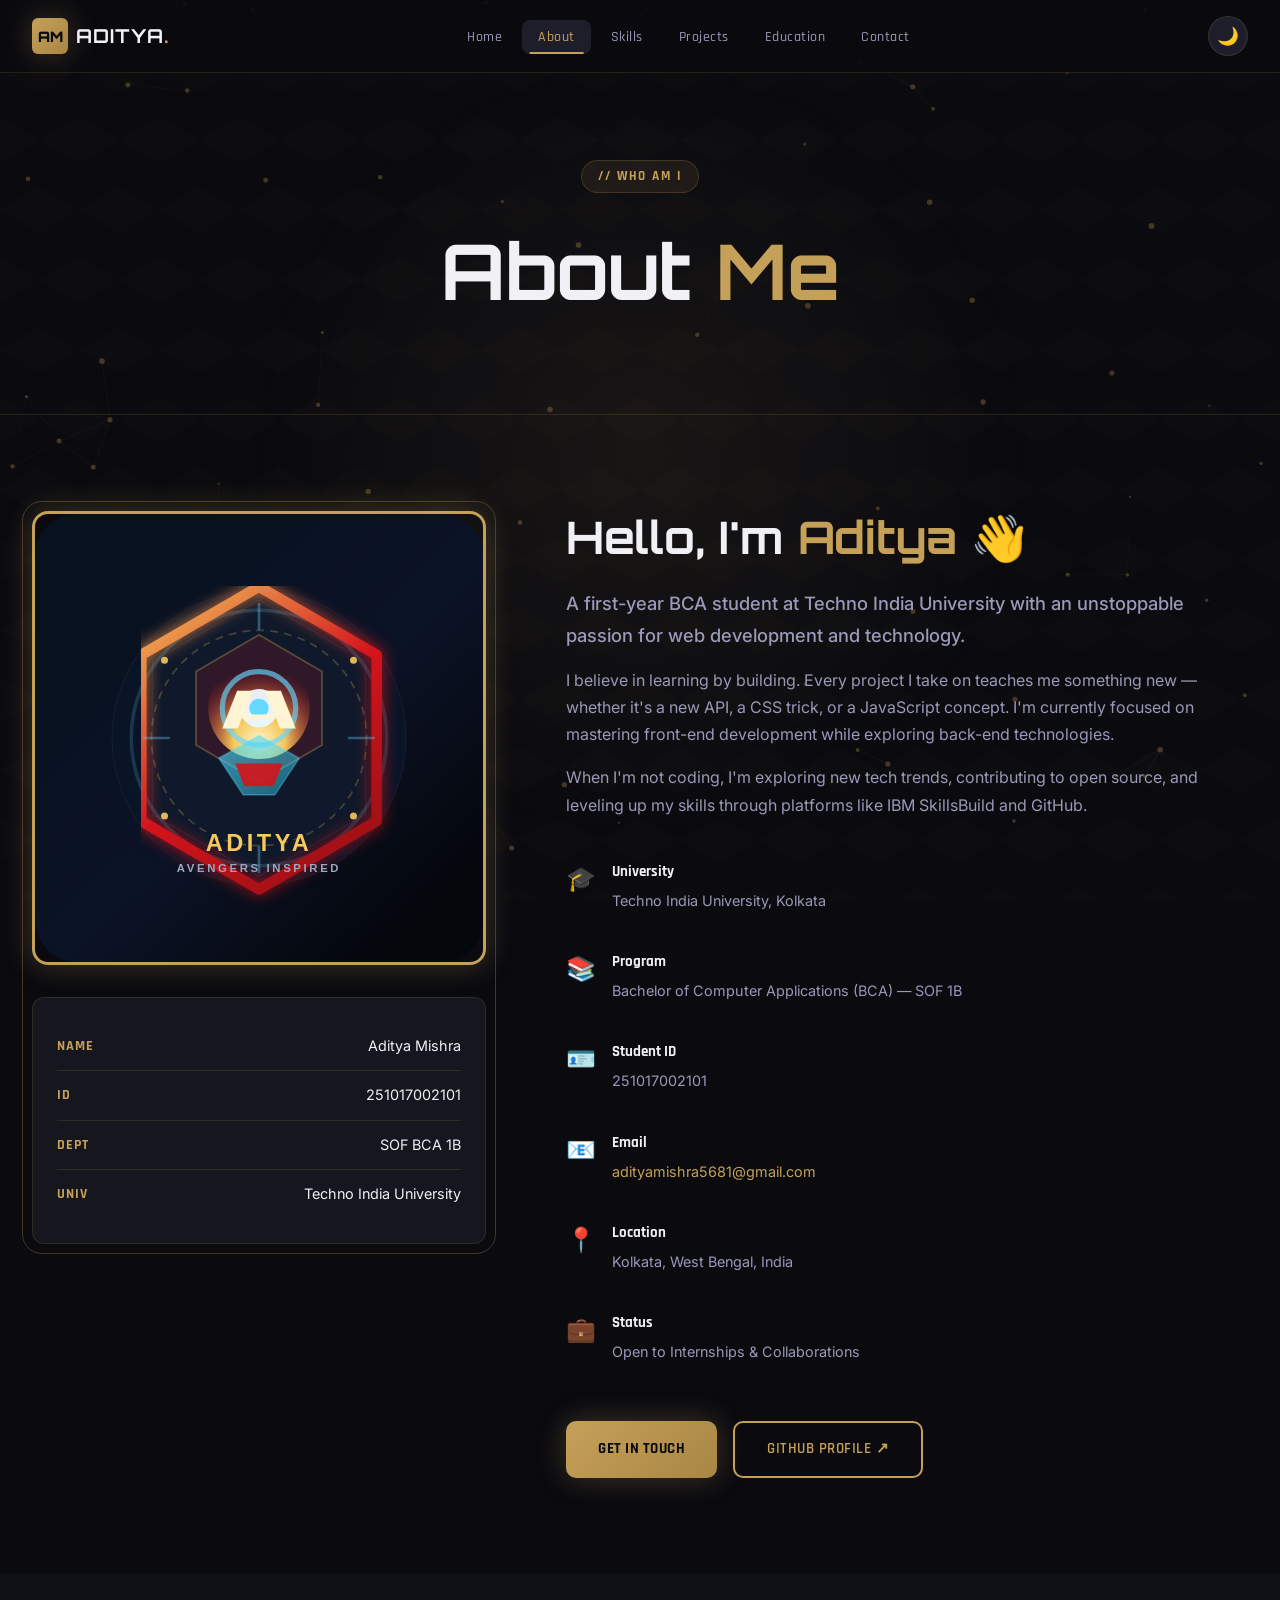
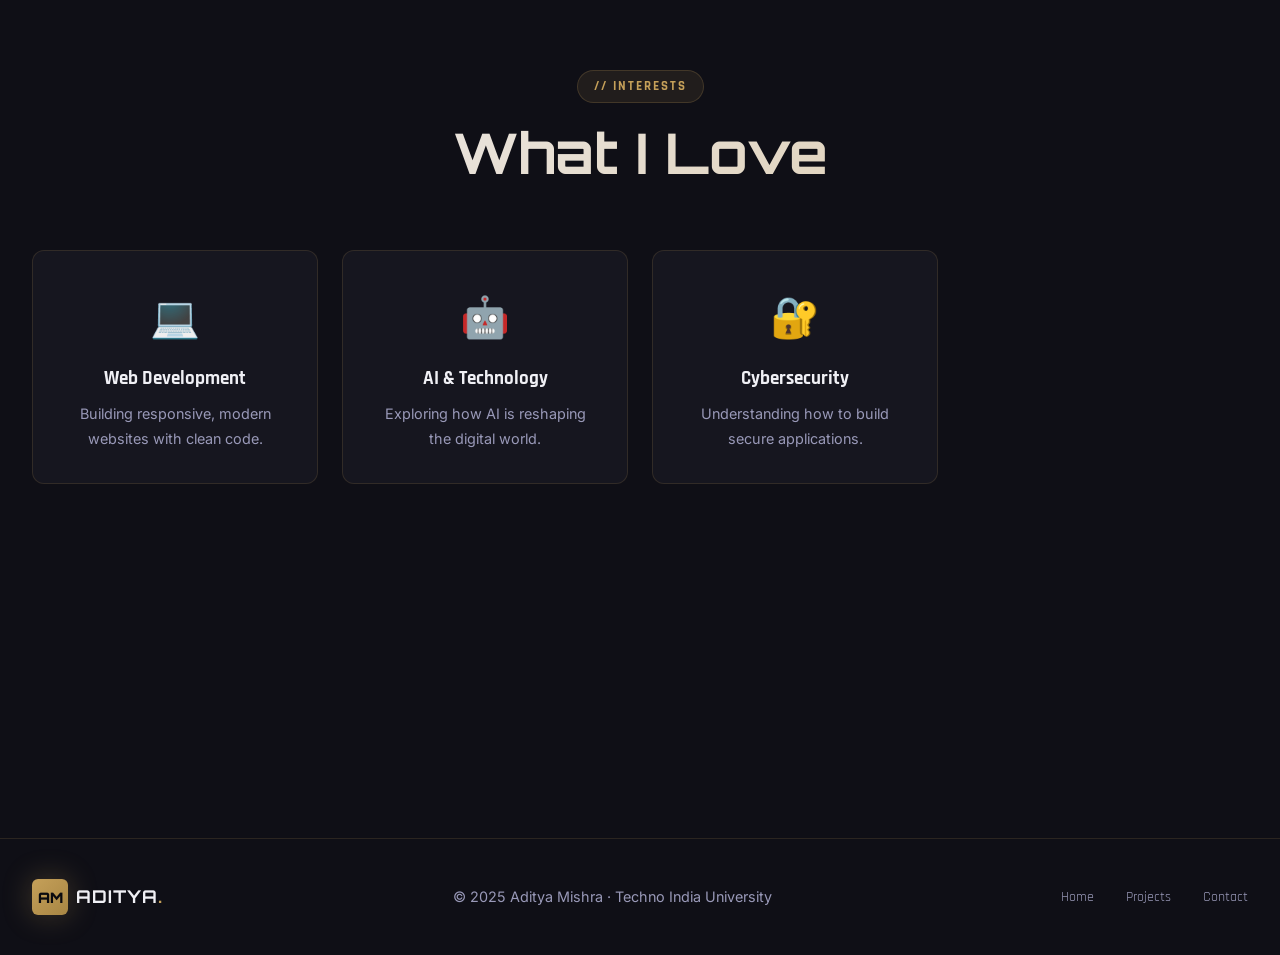
==== about.html @ c1fcb240 "Initial commit: Avengers portfolio for IBM Immersion Program" ====
<!DOCTYPE html>
<html lang="en" data-theme="dark">
<head>
  <meta charset="UTF-8"/>
  <meta name="viewport" content="width=device-width, initial-scale=1.0"/>
  <title>About | Aditya Mishra</title>
  <link rel="stylesheet" href="style.css"/>
  <link href="https://fonts.googleapis.com/css2?family=Rajdhani:wght@400;500;600;700&family=Orbitron:wght@400;700;900&family=Inter:wght@300;400;500;600&display=swap" rel="stylesheet"/>
</head>
<body>
  <canvas id="particles"></canvas>
  <div class="arc-reactor-bg"></div>
  <div class="hex-overlay"></div>

  <nav class="navbar" id="navbar">
    <div class="nav-inner">
      <a href="index.html" class="nav-logo"><span class="logo-am">AM</span><span class="logo-text">ADITYA<span class="logo-accent">.</span></span></a>
      <ul class="nav-links" id="navLinks">
        <li><a href="index.html">Home</a></li>
        <li><a href="about.html" class="active">About</a></li>
        <li><a href="skills.html">Skills</a></li>
        <li><a href="projects.html">Projects</a></li>
        <li><a href="education.html">Education</a></li>
        <li><a href="contact.html">Contact</a></li>
      </ul>
      <div class="nav-right">
        <button class="theme-btn" id="themeBtn"><span class="theme-icon" id="themeIcon">☀️</span></button>
        <button class="hamburger" id="hamburger"><span></span><span></span><span></span></button>
      </div>
    </div>
  </nav>

  <!-- PAGE HERO -->
  <section class="page-hero">
    <div class="container">
      <span class="section-tag reveal">// WHO AM I</span>
      <h1 class="reveal">About <span class="gold-text">Me</span></h1>
    </div>
  </section>

  <!-- ABOUT MAIN -->
  <section class="section">
    <div class="container">
      <div class="about-grid">
        <div class="about-photo-col reveal">
          <div class="about-photo-wrap">
            <img src="avengers-avatar.svg" alt="Avengers-inspired avatar for Aditya Mishra" class="about-photo"/>
            <div class="about-photo-border"></div>
            <div class="about-id-card">
              <div class="id-row"><span class="id-label">NAME</span><span>Aditya Mishra</span></div>
              <div class="id-row"><span class="id-label">ID</span><span>251017002101</span></div>
              <div class="id-row"><span class="id-label">DEPT</span><span>SOF BCA 1B</span></div>
              <div class="id-row"><span class="id-label">UNIV</span><span>Techno India University</span></div>
            </div>
          </div>
        </div>
        <div class="about-text-col reveal">
          <h2>Hello, I'm <span class="gold-text">Aditya</span> 👋</h2>
          <p class="about-lead">A first-year BCA student at Techno India University with an unstoppable passion for web development and technology.</p>
          <p>I believe in learning by building. Every project I take on teaches me something new — whether it's a new API, a CSS trick, or a JavaScript concept. I'm currently focused on mastering front-end development while exploring back-end technologies.</p>
          <p>When I'm not coding, I'm exploring new tech trends, contributing to open source, and leveling up my skills through platforms like IBM SkillsBuild and GitHub.</p>

          <div class="about-details">
            <div class="detail-row">
              <span class="detail-icon">🎓</span>
              <div><strong>University</strong><p>Techno India University, Kolkata</p></div>
            </div>
            <div class="detail-row">
              <span class="detail-icon">📚</span>
              <div><strong>Program</strong><p>Bachelor of Computer Applications (BCA) — SOF 1B</p></div>
            </div>
            <div class="detail-row">
              <span class="detail-icon">🪪</span>
              <div><strong>Student ID</strong><p>251017002101</p></div>
            </div>
            <div class="detail-row">
              <span class="detail-icon">📧</span>
              <div><strong>Email</strong><p><a href="mailto:adityamishra5681@gmail.com">adityamishra5681@gmail.com</a></p></div>
            </div>
            <div class="detail-row">
              <span class="detail-icon">📍</span>
              <div><strong>Location</strong><p>Kolkata, West Bengal, India</p></div>
            </div>
            <div class="detail-row">
              <span class="detail-icon">💼</span>
              <div><strong>Status</strong><p>Open to Internships & Collaborations</p></div>
            </div>
          </div>

          <div class="about-actions">
            <a href="contact.html" class="btn-avenger">Get In Touch</a>
            <a href="https://github.com/adityamishra5681" target="_blank" class="btn-outline-av">GitHub Profile ↗</a>
          </div>
        </div>
      </div>
    </div>
  </section>

  <!-- INTERESTS -->
  <section class="section section-alt">
    <div class="container">
      <div class="section-head reveal">
        <span class="section-tag">// INTERESTS</span>
        <h2>What I <span class="gold-text">Love</span></h2>
      </div>
      <div class="interests-grid">
        <div class="interest-card reveal"><span>💻</span><h4>Web Development</h4><p>Building responsive, modern websites with clean code.</p></div>
        <div class="interest-card reveal"><span>🤖</span><h4>AI & Technology</h4><p>Exploring how AI is reshaping the digital world.</p></div>
        <div class="interest-card reveal"><span>🔐</span><h4>Cybersecurity</h4><p>Understanding how to build secure applications.</p></div>
        <div class="interest-card reveal"><span>☁️</span><h4>Cloud Computing</h4><p>Learning IBM Cloud and deployment pipelines.</p></div>
        <div class="interest-card reveal"><span>🎮</span><h4>Gaming</h4><p>Strategy games that sharpen problem-solving skills.</p></div>
        <div class="interest-card reveal"><span>📖</span><h4>Open Source</h4><p>Contributing to and learning from the community.</p></div>
      </div>
    </div>
  </section>

  <footer class="footer">
    <div class="container">
      <div class="footer-inner">
        <span class="nav-logo" style="font-size:1.1rem"><span class="logo-am">AM</span> <span class="logo-text">ADITYA<span class="logo-accent">.</span></span></span>
        <p>© 2025 Aditya Mishra · Techno India University</p>
        <div class="footer-nav">
          <a href="index.html">Home</a><a href="projects.html">Projects</a><a href="contact.html">Contact</a>
        </div>
      </div>
    </div>
  </footer>
  <script src="script.js"></script>
</body>
</html>
---- style.css ----
/* =============================================
   ADITYA MISHRA PORTFOLIO — AVENGERS THEME
   IBM Industry Immersion Program 2025
   ============================================= */

@import url('https://fonts.googleapis.com/css2?family=Rajdhani:wght@400;500;600;700&family=Orbitron:wght@400;700;900&family=Inter:wght@300;400;500;600&display=swap');

/* ============ THEME VARIABLES ============ */
[data-theme="dark"] {
  --bg: #0a0a0f;
  --bg2: #0f0f16;
  --surface: #16161f;
  --surface2: #1e1e2a;
  --border: rgba(197,160,89,0.15);
  --text: #f0f0f5;
  --text-muted: #9999b8;
  --gold: #c5a059;
  --gold-dark: #a88644;
  --red: #dc143c;
  --blue: #1e90ff;
  --shadow: 0 25px 60px rgba(0,0,0,0.7);
  --glow: 0 0 30px rgba(197,160,89,0.3);
}

[data-theme="light"] {
  --bg: #f5f5fa;
  --bg2: #ebebf0;
  --surface: #ffffff;
  --surface2: #f8f8fc;
  --border: rgba(197,160,89,0.25);
  --text: #1a1a2e;
  --text-muted: #666680;
  --gold: #a88644;
  --gold-dark: #8b6f38;
  --red: #b8112e;
  --blue: #1873cc;
  --shadow: 0 25px 60px rgba(0,0,0,0.15);
  --glow: 0 0 20px rgba(197,160,89,0.2);
}

*, *::before, *::after { margin:0; padding:0; box-sizing:border-box; }
html { scroll-behavior: smooth; }

body {
  background: var(--bg);
  color: var(--text);
  font-family: 'Inter', sans-serif;
  line-height: 1.7;
  overflow-x: hidden;
  position: relative;
  transition: background 0.3s, color 0.3s;
}

h1,h2,h3,h4 { font-family: 'Rajdhani', sans-serif; line-height: 1.2; font-weight: 700; }
a { text-decoration: none; color: inherit; }
img { max-width: 100%; display: block; }

::-webkit-scrollbar { width: 6px; }
::-webkit-scrollbar-track { background: var(--bg); }
::-webkit-scrollbar-thumb { background: var(--gold); border-radius: 3px; }

/* ============ PARTICLE CANVAS ============ */
#particles {
  position: fixed; inset: 0; z-index: 0; pointer-events: none;
}

/* ============ ARC REACTOR BG ============ */
.arc-reactor-bg {
  position: fixed; top: 50%; left: 50%;
  width: 800px; height: 800px;
  transform: translate(-50%, -50%);
  background: radial-gradient(circle, rgba(197,160,89,0.08) 0%, transparent 70%);
  border-radius: 50%;
  pointer-events: none; z-index: 0;
  animation: reactorPulse 4s ease-in-out infinite;
}

@keyframes reactorPulse {
  0%,100% { transform: translate(-50%, -50%) scale(1); opacity: 0.6; }
  50% { transform: translate(-50%, -50%) scale(1.1); opacity: 0.8; }
}

.hex-overlay {
  position: fixed; inset: 0; z-index: 0; pointer-events: none;
  background-image:
    linear-gradient(30deg, rgba(197,160,89,0.02) 12%, transparent 12.5%, transparent 87%, rgba(197,160,89,0.02) 87.5%, rgba(197,160,89,0.02)),
    linear-gradient(150deg, rgba(197,160,89,0.02) 12%, transparent 12.5%, transparent 87%, rgba(197,160,89,0.02) 87.5%, rgba(197,160,89,0.02)),
    linear-gradient(30deg, rgba(197,160,89,0.02) 12%, transparent 12.5%, transparent 87%, rgba(197,160,89,0.02) 87.5%, rgba(197,160,89,0.02)),
    linear-gradient(150deg, rgba(197,160,89,0.02) 12%, transparent 12.5%, transparent 87%, rgba(197,160,89,0.02) 87.5%, rgba(197,160,89,0.02));
  background-size: 80px 140px;
  background-position: 0 0, 0 0, 40px 70px, 40px 70px;
}

/* ============ NAVBAR ============ */
.navbar {
  position: fixed; top: 0; left: 0; right: 0; z-index: 1000;
  background: rgba(10,10,15,0.7);
  backdrop-filter: blur(20px);
  border-bottom: 1px solid var(--border);
  transition: all 0.3s;
}
[data-theme="light"] .navbar { background: rgba(245,245,250,0.8); }
.navbar.scrolled { background: rgba(10,10,15,0.95); box-shadow: 0 4px 30px rgba(0,0,0,0.5); }
[data-theme="light"] .navbar.scrolled { background: rgba(245,245,250,0.98); }

.nav-inner {
  max-width: 1280px; margin: 0 auto;
  padding: 1rem 2rem;
  display: flex; align-items: center; justify-content: space-between;
}

.nav-logo {
  display: flex; align-items: center; gap: 0.5rem;
  font-family: 'Orbitron', sans-serif;
  font-size: 1.2rem; font-weight: 700;
}

.logo-am {
  width: 36px; height: 36px;
  background: linear-gradient(135deg, var(--gold), var(--gold-dark));
  border-radius: 6px;
  display: flex; align-items: center; justify-content: center;
  color: var(--bg); font-size: 0.9rem; font-weight: 900;
  box-shadow: var(--glow);
  transition: transform 0.3s ease;
}
.nav-logo:hover .logo-am {
  transform: rotate(360deg) scale(1.1);
}

.logo-text { color: var(--text); letter-spacing: 1px; }
.logo-accent { color: var(--gold); }

.nav-links {
  list-style: none; display: flex; gap: 0.25rem;
}
.nav-links a {
  padding: 0.5rem 1rem; border-radius: 8px;
  font-size: 0.9rem; font-weight: 500;
  color: var(--text-muted);
  transition: all 0.25s;
  font-family: 'Rajdhani', sans-serif;
  letter-spacing: 0.5px;
  position: relative;
  overflow: hidden;
}
.nav-links a::before {
  content: '';
  position: absolute;
  bottom: 0;
  left: 50%;
  width: 0;
  height: 2px;
  background: var(--gold);
  transform: translateX(-50%);
  transition: width 0.3s ease;
}
.nav-links a:hover::before {
  width: 80%;
}
.nav-links a:hover, .nav-links a.active {
  color: var(--gold); background: var(--surface2);
  transform: translateY(-2px);
}
.nav-links a.active::before {
  width: 80%;
}

.nav-right { display: flex; align-items: center; gap: 0.75rem; }

.theme-btn {
  width: 40px; height: 40px; border-radius: 50%;
  background: var(--surface2); border: 1px solid var(--border);
  cursor: pointer; display: flex; align-items: center; justify-content: center;
  font-size: 1.1rem; transition: all 0.25s;
}
.theme-btn:hover { border-color: var(--gold); transform: rotate(20deg); }

.hamburger {
  display: none; flex-direction: column; gap: 5px;
  background: none; border: none; cursor: pointer; padding: 4px;
}
.hamburger span {
  display: block; width: 24px; height: 2px;
  background: var(--text); border-radius: 2px;
  transition: all 0.3s;
}

/* ============ BUTTONS ============ */
.btn-avenger {
  display: inline-flex; align-items: center; gap: 8px;
  padding: 0.85rem 2rem; border-radius: 10px;
  background: linear-gradient(135deg, var(--gold), var(--gold-dark));
  color: var(--bg); font-weight: 700; font-size: 0.95rem;
  font-family: 'Rajdhani', sans-serif;
  letter-spacing: 0.5px; text-transform: uppercase;
  transition: all 0.3s;
  box-shadow: var(--glow);
  position: relative;
  overflow: hidden;
}
.btn-avenger::before {
  content: '';
  position: absolute;
  top: 50%;
  left: 50%;
  width: 0;
  height: 0;
  border-radius: 50%;
  background: rgba(255,255,255,0.3);
  transform: translate(-50%, -50%);
  transition: width 0.6s, height 0.6s;
}
.btn-avenger:hover::before {
  width: 300px;
  height: 300px;
}
.btn-avenger:hover {
  transform: translateY(-3px) scale(1.05);
  box-shadow: 0 0 50px rgba(197,160,89,0.6), 0 10px 30px rgba(0,0,0,0.3);
}

.btn-outline-av {
  display: inline-flex; align-items: center; gap: 8px;
  padding: 0.85rem 2rem; border-radius: 10px;
  border: 2px solid var(--gold); color: var(--gold);
  font-weight: 600; font-size: 0.95rem;
  font-family: 'Rajdhani', sans-serif;
  letter-spacing: 0.5px; text-transform: uppercase;
  transition: all 0.3s;
  position: relative;
  overflow: hidden;
}
.btn-outline-av::before {
  content: '';
  position: absolute;
  top: 50%;
  left: 50%;
  width: 0;
  height: 0;
  background: var(--gold);
  border-radius: 50%;
  transform: translate(-50%, -50%);
  transition: width 0.5s, height 0.5s;
  z-index: -1;
}
.btn-outline-av:hover::before {
  width: 300px;
  height: 300px;
}
.btn-outline-av:hover {
  background: var(--gold); color: var(--bg);
  transform: translateY(-2px) scale(1.05);
  box-shadow: var(--glow);
}

.btn-ibm-sm {
  display: inline-flex; align-items: center; gap: 6px;
  padding: 0.6rem 1.2rem; border-radius: 8px;
  background: #0f62fe; color: white;
  font-weight: 700; font-size: 0.85rem;
  transition: all 0.3s;
}
.btn-ibm-sm:hover { transform: translateY(-2px); box-shadow: 0 8px 25px rgba(15,98,254,0.4); }

/* ============ HERO ============ */
.hero {
  position: relative; z-index: 1;
  min-height: 100vh;
  display: flex; 
  align-items: center; 
  justify-content: space-between;
  gap: 5rem;
  padding: 8rem 2rem 4rem;
  max-width: 1280px; 
  margin: 0 auto;
}

.hero-left { 
  flex: 1;
  max-width: 600px;
}

.hero-tag {
  display: inline-flex; align-items: center; gap: 8px;
  padding: 0.4rem 1.2rem; border-radius: 100px;
  background: rgba(16,185,129,0.1);
  border: 1px solid rgba(16,185,129,0.3);
  color: #10b981; font-size: 0.85rem; font-weight: 600;
  margin-bottom: 2rem;
}
.tag-dot {
  width: 8px; height: 8px; border-radius: 50%;
  background: #10b981;
  animation: pulse 2s infinite;
}
@keyframes pulse {
  0%,100% { box-shadow: 0 0 0 0 rgba(16,185,129,0.4); }
  50% { box-shadow: 0 0 0 6px rgba(16,185,129,0); }
}

.hero-name {
  font-family: 'Orbitron', sans-serif;
  font-size: clamp(3rem, 8vw, 6rem);
  font-weight: 900; line-height: 0.95;
  margin-bottom: 1.5rem;
}
.name-line1 { display: block; color: var(--text); }
.name-line2 {
  display: block;
  background: linear-gradient(135deg, var(--gold), var(--gold-dark));
  -webkit-background-clip: text; -webkit-text-fill-color: transparent;
  background-clip: text;
}

.hero-role {
  font-family: 'Rajdhani', sans-serif;
  font-size: clamp(1.2rem, 3vw, 2rem);
  font-weight: 600; margin-bottom: 1.5rem;
  color: var(--text-muted);
}
.role-prefix, .role-suffix { color: var(--gold); }
.typewriter { color: var(--text); }
.typewriter::after {
  content: '|'; color: var(--gold);
  animation: blink 0.8s infinite;
}
@keyframes blink { 0%,100%{opacity:1} 50%{opacity:0} }

.hero-bio {
  color: var(--text-muted); max-width: 540px;
  font-size: 1.05rem; margin-bottom: 2.5rem;
}
.hero-bio strong { color: var(--text); }

.hero-actions { 
  display: flex; 
  gap: 1rem; 
  flex-wrap: wrap; 
  margin-bottom: 2.5rem;
  align-items: center;
}

.hero-socials { 
  display: flex; 
  gap: 0.75rem;
  align-items: center;
}
.social-av {
  width: 44px; height: 44px; border-radius: 10px;
  background: var(--surface2); border: 1px solid var(--border);
  display: flex; align-items: center; justify-content: center;
  color: var(--text-muted); transition: all 0.3s;
  position: relative;
  overflow: hidden;
}
.social-av::before {
  content: '';
  position: absolute;
  inset: 0;
  background: linear-gradient(135deg, transparent, var(--gold), transparent);
  opacity: 0;
  transition: opacity 0.3s;
}
.social-av svg { width: 20px; height: 20px; position: relative; z-index: 1; }
.social-av:hover {
  border-color: var(--gold); color: var(--gold);
  transform: translateY(-3px) rotate(5deg);
  box-shadow: var(--glow);
}
.social-av:hover::before {
  opacity: 0.1;
}

/* ============ HERO PHOTO ============ */
.hero-right {
  flex-shrink: 0; 
  position: relative;
  width: 420px; 
  height: 420px;
  display: flex; 
  align-items: center; 
  justify-content: center;
}

.photo-frame {
  position: relative; 
  width: 100%; 
  height: 100%;
  display: flex; 
  align-items: center; 
  justify-content: center;
}

.photo-ring {
  position: absolute; border-radius: 50%;
  border: 1px solid var(--gold);
  opacity: 0.3;
  animation: ringRotate 20s linear infinite;
}
.ring-outer { width: 100%; height: 100%; }
.ring-mid { width: 85%; height: 85%; animation-direction: reverse; }
.ring-inner { width: 70%; height: 70%; }

@keyframes ringRotate {
  from { transform: rotate(0deg); }
  to { transform: rotate(360deg); }
}

.photo-hex {
  position: relative; z-index: 2;
  width: 300px; height: 300px;
  clip-path: polygon(50% 0%, 100% 25%, 100% 75%, 50% 100%, 0% 75%, 0% 25%);
  overflow: hidden;
  border: 3px solid var(--gold);
  box-shadow: var(--glow), 0 0 60px rgba(197,160,89,0.4);
  animation: photoGlow 3s ease-in-out infinite;
  background: var(--bg);
  display: flex;
  align-items: center;
  justify-content: center;
}

@keyframes photoGlow {
  0%, 100% { 
    box-shadow: var(--glow), 0 0 60px rgba(197,160,89,0.4);
    border-color: var(--gold);
  }
  50% { 
    box-shadow: 0 0 80px rgba(197,160,89,0.6), 0 0 100px rgba(197,160,89,0.3);
    border-color: var(--gold-dark);
  }
}

.hero-photo {
  width: 90%; 
  height: 90%;
  object-fit: contain;
  filter: brightness(1.1) contrast(1.1);
  transition: filter 0.3s, transform 0.3s;
}

.photo-hex:hover .hero-photo {
  filter: brightness(1.2) contrast(1.2);
  transform: scale(1.05);
}

.arc-glow {
  position: absolute; inset: 0;
  background: radial-gradient(circle, rgba(197,160,89,0.2) 0%, transparent 70%);
  border-radius: 50%;
  animation: glowPulse 3s ease-in-out infinite;
  pointer-events: none;
}

@keyframes glowPulse {
  0%,100% { opacity: 0.5; transform: scale(1); }
  50% { opacity: 0.8; transform: scale(1.05); }
}

.tech-badge {
  position: absolute;
  padding: 0.4rem 1rem; border-radius: 100px;
  background: var(--surface); border: 1px solid var(--border);
  font-size: 0.8rem; font-weight: 700;
  color: var(--gold);
  box-shadow: var(--shadow);
  animation: floatBadge 4s ease-in-out infinite;
}
.tb1 { top: 10%; left: -10%; animation-delay: 0s; }
.tb2 { top: 10%; right: -10%; animation-delay: 1s; }
.tb3 { bottom: 15%; left: -15%; animation-delay: 2s; }
.tb4 { bottom: 15%; right: -15%; animation-delay: 3s; }

@keyframes floatBadge {
  0%,100% { transform: translateY(0); }
  50% { transform: translateY(-10px); }
}

/* ============ STATS BAR ============ */
.stats-bar {
  position: relative; z-index: 1;
  padding: 3rem 2rem;
  background: var(--surface);
  border-top: 1px solid var(--border);
  border-bottom: 1px solid var(--border);
}

.stats-grid {
  max-width: 1280px; margin: 0 auto;
  display: grid; 
  grid-template-columns: repeat(auto-fit, minmax(200px, 1fr));
  gap: 3rem;
  align-items: center;
  justify-items: center;
}

.stat-item { text-align: center; }
.stat-val {
  display: block; font-size: 3rem; font-weight: 900;
  font-family: 'Orbitron', sans-serif;
  color: var(--gold);
  transition: transform 0.3s ease;
}
.stat-item:hover .stat-val {
  transform: scale(1.15);
  text-shadow: 0 0 20px var(--gold);
}
.stat-label {
  font-size: 0.9rem; color: var(--text-muted);
  text-transform: uppercase; letter-spacing: 1px;
  font-family: 'Rajdhani', sans-serif;
}

/* ============ SECTIONS ============ */
.section {
  position: relative; z-index: 1;
  padding: 6rem 2rem;
}
.section-alt { background: var(--bg2); }
.container { max-width: 1280px; margin: 0 auto; }

.section-head { text-align: center; margin-bottom: 4rem; }
.section-tag {
  display: inline-block;
  padding: 0.3rem 1rem; border-radius: 100px;
  background: rgba(197,160,89,0.1);
  border: 1px solid rgba(197,160,89,0.2);
  color: var(--gold); font-size: 0.8rem; font-weight: 700;
  letter-spacing: 2px; text-transform: uppercase;
  font-family: 'Rajdhani', sans-serif;
  margin-bottom: 1rem;
  animation: pulse 2s ease-in-out infinite;
}

.section-head h2 {
  font-size: clamp(2rem, 5vw, 3.5rem);
  font-family: 'Orbitron', sans-serif;
  background: linear-gradient(135deg, var(--text), var(--gold));
  background-size: 200% 200%;
  -webkit-background-clip: text;
  -webkit-text-fill-color: transparent;
  background-clip: text;
  animation: gradientShift 3s ease infinite;
}

.gold-text { color: var(--gold); }

/* ============ FEATURED CARDS ============ */
.feat-grid {
  display: grid; 
  grid-template-columns: repeat(auto-fit, minmax(340px, 1fr));
  gap: 2.5rem;
  align-items: stretch;
}

.feat-card {
  background: var(--surface); border: 1px solid var(--border);
  border-radius: 16px; padding: 2rem;
  transition: all 0.3s;
  position: relative;
  overflow: hidden;
  display: flex;
  flex-direction: column;
  height: 100%;
}
.feat-card::before {
  content: '';
  position: absolute;
  top: -50%;
  left: -50%;
  width: 200%;
  height: 200%;
  background: linear-gradient(
    45deg,
    transparent,
    rgba(197,160,89,0.05),
    transparent
  );
  transform: rotate(45deg);
  transition: all 0.5s;
}
.feat-card:hover::before {
  left: 100%;
}
.feat-card:hover {
  transform: translateY(-8px);
  border-color: var(--gold);
  box-shadow: var(--glow);
}
.feat-card > * {
  position: relative;
  z-index: 1;
}

.feat-card-top {
  display: flex; justify-content: space-between; align-items: center;
  margin-bottom: 1.5rem;
}
.feat-icon { font-size: 3rem; }
.feat-links { display: flex; gap: 0.5rem; }
.feat-link {
  padding: 0.4rem 0.9rem; border-radius: 8px;
  background: var(--surface2); border: 1px solid var(--border);
  font-size: 0.8rem; color: var(--text-muted);
  transition: all 0.25s;
}
.feat-link:hover { border-color: var(--gold); color: var(--gold); }

.feat-card h3 {
  font-size: 1.5rem; margin-bottom: 1rem;
  font-family: 'Rajdhani', sans-serif;
}
.feat-card p { 
  color: var(--text-muted); 
  margin-bottom: 1.5rem;
  flex: 1;
  line-height: 1.6;
}

.feat-tags {
  display: flex; flex-wrap: wrap; gap: 0.5rem;
}
.feat-tags span {
  padding: 0.3rem 0.8rem; border-radius: 100px;
  background: var(--surface2); border: 1px solid var(--border);
  font-size: 0.75rem; color: var(--text-muted);
}

.section-cta { text-align: center; margin-top: 3rem; }

/* ============ IBM STRIP ============ */
.ibm-strip {
  position: relative; z-index: 1;
  padding: 2.5rem 2rem;
  background: linear-gradient(135deg, #0f62fe 0%, #0043ce 100%);
}

.ibm-strip-inner {
  max-width: 1280px; margin: 0 auto;
  display: flex; 
  align-items: center; 
  gap: 2rem; 
  flex-wrap: wrap;
  justify-content: space-between;
}

.ibm-logo-text {
  font-size: 2.5rem; 
  font-weight: 900;
  font-family: 'Orbitron', sans-serif;
  color: white; 
  letter-spacing: 4px;
  flex-shrink: 0;
}

.ibm-strip-inner p {
  flex: 1; 
  color: white; 
  opacity: 0.95;
  font-size: 1rem;
  line-height: 1.6;
  min-width: 300px;
}
.ibm-strip-inner strong { font-weight: 700; }

/* ============ FOOTER ============ */
.footer {
  position: relative; z-index: 1;
  border-top: 1px solid var(--border);
  padding: 2.5rem 2rem;
  background: var(--bg2);
}

.footer-inner {
  max-width: 1280px; margin: 0 auto;
  display: flex; align-items: center; justify-content: space-between;
  flex-wrap: wrap; gap: 1.5rem;
}

.footer-inner p { color: var(--text-muted); font-size: 0.9rem; }

.footer-nav {
  display: flex; gap: 2rem; flex-wrap: wrap;
}
.footer-nav a {
  color: var(--text-muted); font-size: 0.9rem;
  transition: color 0.25s;
  font-family: 'Rajdhani', sans-serif;
}
.footer-nav a:hover { color: var(--gold); }

/* ============ PAGE HERO ============ */
.page-hero {
  position: relative; z-index: 1;
  padding: 10rem 2rem 5rem;
  text-align: center;
  border-bottom: 1px solid var(--border);
}

.page-hero h1 {
  font-size: clamp(2.5rem, 6vw, 5rem);
  font-family: 'Orbitron', sans-serif;
  margin: 1rem 0;
}

/* ============ REVEAL ANIMATION ============ */
.reveal {
  opacity: 0; transform: translateY(40px);
  transition: opacity 0.7s ease, transform 0.7s ease;
}
.reveal.visible { opacity: 1; transform: translateY(0); }

/* ============ ADDITIONAL ANIMATIONS ============ */

/* Slide in from left */
@keyframes slideInLeft {
  from { opacity: 0; transform: translateX(-60px); }
  to { opacity: 1; transform: translateX(0); }
}

/* Slide in from right */
@keyframes slideInRight {
  from { opacity: 0; transform: translateX(60px); }
  to { opacity: 1; transform: translateX(0); }
}

/* Fade in scale */
@keyframes fadeInScale {
  from { opacity: 0; transform: scale(0.8); }
  to { opacity: 1; transform: scale(1); }
}

/* Bounce in */
@keyframes bounceIn {
  0% { opacity: 0; transform: scale(0.3); }
  50% { opacity: 1; transform: scale(1.05); }
  70% { transform: scale(0.9); }
  100% { transform: scale(1); }
}

/* Gradient shift animation */
@keyframes gradientShift {
  0% { background-position: 0% 50%; }
  50% { background-position: 100% 50%; }
  100% { background-position: 0% 50%; }
}

/* Border glow animation */
@keyframes borderGlow {
  0%, 100% { box-shadow: 0 0 5px var(--gold), 0 0 10px var(--gold); }
  50% { box-shadow: 0 0 20px var(--gold), 0 0 30px var(--gold), 0 0 40px var(--gold); }
}

/* Shimmer effect */
@keyframes shimmer {
  0% { background-position: -1000px 0; }
  100% { background-position: 1000px 0; }
}

/* Shake animation */
@keyframes shake {
  0%, 100% { transform: translateX(0); }
  10%, 30%, 50%, 70%, 90% { transform: translateX(-5px); }
  20%, 40%, 60%, 80% { transform: translateX(5px); }
}

/* Hero elements entrance animations */
.hero-tag {
  animation: fadeInScale 0.8s ease 0.2s both;
}

.hero-name .name-line1 {
  animation: slideInLeft 0.8s ease 0.4s both;
}

.hero-name .name-line2 {
  animation: slideInRight 0.8s ease 0.6s both;
}

.hero-role {
  animation: fadeInScale 0.8s ease 0.8s both;
}

.hero-bio {
  animation: slideInLeft 0.8s ease 1s both;
}

.hero-actions {
  animation: fadeInScale 0.8s ease 1.2s both;
}

.hero-socials {
  animation: slideInLeft 0.8s ease 1.4s both;
}

.hero-right {
  animation: fadeInScale 1s ease 0.5s both;
}

/* ============ RESPONSIVE ============ */
@media (max-width: 900px) {
  .hero { 
    flex-direction: column; 
    text-align: center; 
    padding-top: 7rem;
    gap: 3rem;
  }
  .hero-left {
    max-width: 100%;
  }
  .hero-actions, .hero-socials { justify-content: center; }
  .hero-right { width: 350px; height: 350px; }
  .photo-hex { width: 250px; height: 250px; }
}

@media (max-width: 640px) {
  .nav-links {
    display: none; flex-direction: column;
    position: absolute; top: 100%; left: 0; right: 0;
    background: var(--bg2); border-bottom: 1px solid var(--border);
    padding: 1rem 2rem;
  }
  .nav-links.open { display: flex; }
  .hamburger { display: flex; }
  .hero-right { width: 300px; height: 300px; }
  .photo-hex { width: 220px; height: 220px; }
  .tech-badge { font-size: 0.7rem; padding: 0.3rem 0.7rem; }
}

/* ============ ABOUT PAGE ============ */
.about-grid {
  display: grid; grid-template-columns: 1fr 1.5fr;
  gap: 5rem; align-items: start;
}

.about-photo-wrap {
  position: relative;
}

.about-photo {
  width: 100%; border-radius: 16px;
  border: 3px solid var(--gold);
  box-shadow: var(--glow);
  position: relative; z-index: 2;
}

.about-photo-border {
  position: absolute; inset: -10px;
  border: 1px solid var(--gold);
  border-radius: 20px; opacity: 0.3;
  z-index: 1;
}

.about-id-card {
  margin-top: 2rem;
  background: var(--surface); border: 1px solid var(--border);
  border-radius: 12px; padding: 1.5rem;
}

.id-row {
  display: flex; justify-content: space-between;
  padding: 0.75rem 0;
  border-bottom: 1px solid var(--border);
  font-size: 0.9rem;
}
.id-row:last-child { border-bottom: none; }
.id-label {
  font-weight: 700; color: var(--gold);
  font-family: 'Rajdhani', sans-serif;
  letter-spacing: 1px;
}

.about-text-col h2 {
  font-size: clamp(1.8rem, 4vw, 2.8rem);
  margin-bottom: 1.5rem;
  font-family: 'Orbitron', sans-serif;
}

.about-lead {
  font-size: 1.15rem; font-weight: 500;
  color: var(--text); margin-bottom: 1.5rem;
}

.about-text-col p {
  color: var(--text-muted); margin-bottom: 1rem;
}

.about-details {
  margin: 2.5rem 0;
  display: flex; flex-direction: column; gap: 1.25rem;
}

.detail-row {
  display: flex; gap: 1rem; align-items: flex-start;
}
.detail-icon { font-size: 1.5rem; flex-shrink: 0; }
.detail-row strong {
  display: block; font-size: 0.95rem;
  margin-bottom: 0.25rem;
  font-family: 'Rajdhani', sans-serif;
}
.detail-row p { font-size: 0.9rem; color: var(--text-muted); }
.detail-row a { color: var(--gold); }
.detail-row a:hover { text-decoration: underline; }

.about-actions {
  display: flex; gap: 1rem; flex-wrap: wrap;
  margin-top: 2rem;
}

.interests-grid {
  display: grid; grid-template-columns: repeat(auto-fit, minmax(280px, 1fr));
  gap: 1.5rem;
}

.interest-card {
  background: var(--surface); border: 1px solid var(--border);
  border-radius: 12px; padding: 2rem;
  text-align: center;
  transition: all 0.3s;
  position: relative;
  overflow: hidden;
}
.interest-card::after {
  content: '';
  position: absolute;
  inset: 0;
  border-radius: 12px;
  padding: 2px;
  background: linear-gradient(135deg, var(--gold), transparent, var(--gold));
  -webkit-mask: linear-gradient(#fff 0 0) content-box, linear-gradient(#fff 0 0);
  -webkit-mask-composite: xor;
  mask-composite: exclude;
  opacity: 0;
  transition: opacity 0.3s;
}
.interest-card:hover {
  transform: translateY(-5px) scale(1.02);
  border-color: var(--gold);
  box-shadow: var(--glow);
}
.interest-card:hover::after {
  opacity: 1;
}
.interest-card span { 
  font-size: 2.5rem; display: block; margin-bottom: 1rem;
  transition: transform 0.3s;
}
.interest-card:hover span {
  transform: scale(1.2) rotate(10deg);
}
.interest-card h4 {
  font-size: 1.2rem; margin-bottom: 0.75rem;
  font-family: 'Rajdhani', sans-serif;
}
.interest-card p { color: var(--text-muted); font-size: 0.9rem; }

/* ============ SKILLS PAGE ============ */
.skills-layout {
  display: grid; grid-template-columns: 1fr 1fr;
  gap: 5rem;
}

.skill-bar-item { margin-bottom: 1.5rem; }
.skill-bar-top {
  display: flex; justify-content: space-between;
  margin-bottom: 0.75rem; font-size: 0.95rem;
  font-family: 'Rajdhani', sans-serif;
  font-weight: 600;
}
.skill-pct { color: var(--gold); }

.skill-track {
  height: 8px; background: var(--surface2);
  border-radius: 4px; overflow: hidden;
}

.skill-fill {
  height: 100%; width: 0; border-radius: 4px;
  background: var(--sc, var(--gold));
  transition: width 1.5s cubic-bezier(0.4,0,0.2,1);
}

.tech-cards-grid {
  display: grid; grid-template-columns: repeat(auto-fill, minmax(120px, 1fr));
  gap: 1rem;
}

.tech-card {
  background: var(--surface); border: 1px solid var(--border);
  border-radius: 10px; padding: 1.25rem 1rem;
  text-align: center;
  transition: all 0.3s;
  cursor: pointer;
}
.tech-card:hover {
  border-color: var(--gold);
  transform: translateY(-3px) rotate(-2deg);
  box-shadow: var(--glow);
  background: var(--surface2);
}
.tc-icon { 
  font-size: 1.8rem; display: block; margin-bottom: 0.5rem;
  transition: transform 0.3s;
}
.tech-card:hover .tc-icon {
  transform: scale(1.3) rotateY(360deg);
}
.tech-card span:last-child {
  font-size: 0.85rem; font-weight: 600;
  font-family: 'Rajdhani', sans-serif;
}

.soft-skills-grid {
  display: grid; grid-template-columns: repeat(auto-fit, minmax(180px, 1fr));
  gap: 2rem;
}

.soft-card { text-align: center; }
.soft-ring {
  width: 120px; height: 120px;
  margin: 0 auto 1rem;
  position: relative;
}
.soft-ring svg { width: 100%; height: 100%; transform: rotate(-90deg); }
.ring-bg {
  fill: none; stroke: var(--surface2); stroke-width: 8;
}
.ring-fill {
  fill: none; stroke: var(--gold); stroke-width: 8;
  stroke-dasharray: 251.2;
  stroke-dashoffset: 251.2;
  transition: stroke-dashoffset 1.5s ease;
}
.soft-pct {
  position: absolute; top: 50%; left: 50%;
  transform: translate(-50%, -50%);
  font-size: 1.5rem; font-weight: 900;
  font-family: 'Orbitron', sans-serif;
  color: var(--gold);
}
.soft-card p {
  font-size: 0.95rem; font-weight: 600;
  font-family: 'Rajdhani', sans-serif;
}

/* ============ PROJECTS PAGE ============ */
.projects-big-grid {
  display: grid; grid-template-columns: repeat(auto-fit, minmax(340px, 1fr));
  gap: 2rem;
}

.proj-card {
  height: 420px; perspective: 1200px;
  cursor: pointer;
}

.proj-card-inner {
  position: relative; width: 100%; height: 100%;
  transform-style: preserve-3d;
  transition: transform 0.7s cubic-bezier(0.4,0,0.2,1);
}

.proj-card:hover .proj-card-inner { transform: rotateY(180deg); }

.proj-front, .proj-back {
  position: absolute; inset: 0;
  backface-visibility: hidden;
  border-radius: 16px; padding: 2rem;
  background: var(--surface); border: 1px solid var(--border);
  display: flex; flex-direction: column;
}

.proj-back {
  transform: rotateY(180deg);
  background: var(--surface2);
  border-color: var(--gold);
}

.proj-num {
  position: absolute; top: 1rem; right: 1rem;
  font-size: 4rem; font-weight: 900;
  font-family: 'Orbitron', sans-serif;
  color: var(--gold); opacity: 0.1;
}

.proj-icon-big { font-size: 3.5rem; margin-bottom: 1rem; }

.proj-front h3 {
  font-size: 1.6rem; margin-bottom: 1rem;
  font-family: 'Rajdhani', sans-serif;
}
.proj-front p { color: var(--text-muted); margin-bottom: 1.5rem; flex: 1; }

.proj-stack {
  display: flex; flex-wrap: wrap; gap: 0.5rem;
}
.proj-stack span {
  padding: 0.3rem 0.8rem; border-radius: 100px;
  background: var(--surface2); border: 1px solid var(--border);
  font-size: 0.75rem; color: var(--text-muted);
}

.proj-back h3 {
  font-size: 1.4rem; margin-bottom: 1.5rem;
  font-family: 'Rajdhani', sans-serif;
}

.proj-features {
  list-style: none; flex: 1;
  display: flex; flex-direction: column; gap: 0.75rem;
}
.proj-features li {
  font-size: 0.9rem; color: var(--text-muted);
}

.proj-back-actions { margin-top: 1.5rem; }

.github-cta {
  margin-top: 4rem;
  background: var(--surface); border: 1px solid var(--border);
  border-radius: 16px; padding: 3rem;
}

.github-cta-inner {
  display: flex; align-items: center; gap: 2rem;
  flex-wrap: wrap;
}
.github-icon { font-size: 4rem; flex-shrink: 0; }
.github-cta-inner div { flex: 1; }
.github-cta-inner h3 {
  font-size: 1.8rem; margin-bottom: 0.5rem;
  font-family: 'Rajdhani', sans-serif;
}
.github-cta-inner p { color: var(--text-muted); }

/* ============ EDUCATION PAGE ============ */
.edu-timeline {
  max-width: 900px; margin: 0 auto;
  position: relative;
}
.edu-timeline::before {
  content: ''; position: absolute;
  left: 20px; top: 0; bottom: 0;
  width: 2px; background: var(--border);
}

.edu-item {
  position: relative; padding-left: 60px;
  margin-bottom: 3rem;
}

.edu-dot {
  position: absolute; left: 12px; top: 0;
  width: 18px; height: 18px; border-radius: 50%;
  background: var(--surface2); border: 3px solid var(--gold);
}
.edu-dot.current {
  background: var(--gold);
  box-shadow: 0 0 20px var(--gold);
  animation: pulse 2s infinite;
}

.edu-card {
  background: var(--surface); border: 1px solid var(--border);
  border-radius: 12px; padding: 2rem;
  transition: all 0.3s;
  position: relative;
  overflow: hidden;
}
.edu-card::before {
  content: '';
  position: absolute;
  left: 0;
  top: 0;
  height: 100%;
  width: 4px;
  background: linear-gradient(to bottom, var(--gold), transparent);
  transform: scaleY(0);
  transform-origin: top;
  transition: transform 0.3s ease;
}
.edu-card:hover::before {
  transform: scaleY(1);
}
.edu-card:hover {
  transform: translateX(10px);
  border-color: var(--gold);
  box-shadow: var(--glow);
}

.current-card {
  border-color: var(--gold);
  box-shadow: var(--glow);
}

.edu-card-header {
  display: flex; justify-content: space-between;
  align-items: center; margin-bottom: 1.5rem;
}

.edu-badge {
  padding: 0.3rem 0.8rem; border-radius: 100px;
  background: var(--surface2); border: 1px solid var(--border);
  font-size: 0.75rem; font-weight: 700;
  color: var(--text-muted);
  font-family: 'Rajdhani', sans-serif;
  letter-spacing: 1px;
}
.current-badge {
  background: rgba(197,160,89,0.1);
  border-color: var(--gold);
  color: var(--gold);
}

.edu-year {
  font-size: 0.9rem; color: var(--text-muted);
  font-family: 'Rajdhani', sans-serif;
  font-weight: 600;
}

.edu-card h3 {
  font-size: 1.4rem; margin-bottom: 0.5rem;
  font-family: 'Rajdhani', sans-serif;
}
.edu-card h4 {
  font-size: 1.1rem; color: var(--gold);
  margin-bottom: 0.5rem;
  font-family: 'Rajdhani', sans-serif;
}
.edu-card > p { color: var(--text-muted); margin-bottom: 1.5rem; }

.edu-details {
  display: flex; flex-direction: column; gap: 0.75rem;
  margin-bottom: 1.5rem;
}
.edu-detail {
  display: flex; gap: 0.75rem; align-items: flex-start;
  font-size: 0.9rem; color: var(--text-muted);
}
.edu-detail span:first-child { flex-shrink: 0; }

.edu-subjects {
  display: flex; flex-wrap: wrap; gap: 0.5rem;
}
.edu-subjects span {
  padding: 0.3rem 0.8rem; border-radius: 100px;
  background: var(--surface2); border: 1px solid var(--border);
  font-size: 0.75rem; color: var(--text-muted);
}

.cert-grid {
  display: grid; grid-template-columns: repeat(auto-fit, minmax(400px, 1fr));
  gap: 2rem;
}

.cert-card-big {
  background: var(--surface); border: 1px solid var(--border);
  border-radius: 16px; padding: 2rem;
  display: flex; gap: 1.5rem; align-items: flex-start;
  transition: all 0.3s;
  position: relative;
  overflow: hidden;
}
.cert-card-big::after {
  content: '';
  position: absolute;
  top: 0;
  right: 0;
  width: 100px;
  height: 100px;
  background: radial-gradient(circle, rgba(197,160,89,0.1), transparent);
  transform: translate(50%, -50%);
  transition: transform 0.3s;
}
.cert-card-big:hover {
  transform: translateY(-5px);
  border-color: var(--gold);
  box-shadow: var(--glow);
}
.cert-card-big:hover::after {
  transform: translate(50%, -50%) scale(1.5);
}

.cert-ibm-logo {
  width: 80px; height: 80px; flex-shrink: 0;
  background: linear-gradient(135deg, #0f62fe, #0043ce);
  border-radius: 12px;
  display: flex; align-items: center; justify-content: center;
  font-size: 2rem; font-weight: 900;
  font-family: 'Orbitron', sans-serif;
  color: white; letter-spacing: 2px;
  transition: transform 0.3s;
}
.cert-card-big:hover .cert-ibm-logo {
  transform: rotate(5deg) scale(1.1);
}

.cert-info h3 {
  font-size: 1.3rem; margin-bottom: 0.5rem;
  font-family: 'Rajdhani', sans-serif;
}
.cert-info > p {
  color: var(--text-muted); font-size: 0.95rem;
}

.cert-tags {
  display: flex; flex-wrap: wrap; gap: 0.5rem;
  margin-top: 1rem;
}
.cert-tags span {
  padding: 0.3rem 0.8rem; border-radius: 100px;
  background: var(--surface2); border: 1px solid var(--border);
  font-size: 0.75rem; color: var(--text-muted);
}

/* ============ CONTACT PAGE ============ */
.contact-grid {
  display: grid; grid-template-columns: 1fr 1.2fr;
  gap: 5rem; align-items: start;
}

.contact-info-col h2 {
  font-size: clamp(1.8rem, 4vw, 2.5rem);
  margin-bottom: 1rem;
  font-family: 'Orbitron', sans-serif;
}

.contact-links {
  display: flex; flex-direction: column; gap: 1rem;
  margin-bottom: 2rem;
}

.contact-link-card {
  background: var(--surface); border: 1px solid var(--border);
  border-radius: 12px; padding: 1.25rem;
  display: flex; align-items: center; gap: 1rem;
  transition: all 0.3s;
  position: relative;
  overflow: hidden;
}
.contact-link-card::before {
  content: '';
  position: absolute;
  left: -100%;
  top: 0;
  width: 100%;
  height: 100%;
  background: linear-gradient(90deg, transparent, rgba(197,160,89,0.1), transparent);
  transition: left 0.5s;
}
.contact-link-card:not(.no-link):hover::before {
  left: 100%;
}
.contact-link-card:not(.no-link):hover {
  border-color: var(--gold);
  transform: translateX(5px);
  box-shadow: var(--glow);
}

.clc-icon { 
  font-size: 1.5rem; flex-shrink: 0;
  transition: transform 0.3s;
}
.contact-link-card:hover .clc-icon {
  transform: scale(1.2) rotate(10deg);
}
.contact-link-card strong {
  display: block; font-size: 0.95rem;
  margin-bottom: 0.25rem;
  font-family: 'Rajdhani', sans-serif;
}
.contact-link-card p {
  font-size: 0.85rem; color: var(--text-muted);
}
.clc-arrow {
  margin-left: auto; font-size: 1.2rem;
  color: var(--gold); opacity: 0;
  transition: opacity 0.3s, transform 0.3s;
}
.contact-link-card:hover .clc-arrow { 
  opacity: 1;
  transform: translateX(5px);
}

.availability-badge {
  display: inline-flex; align-items: center; gap: 0.75rem;
  padding: 0.75rem 1.25rem; border-radius: 100px;
  background: rgba(16,185,129,0.1);
  border: 1px solid rgba(16,185,129,0.3);
  color: #10b981; font-size: 0.9rem; font-weight: 600;
}
.avail-dot {
  width: 10px; height: 10px; border-radius: 50%;
  background: #10b981;
  animation: pulse 2s infinite;
}

.contact-form {
  background: var(--surface); border: 1px solid var(--border);
  border-radius: 16px; padding: 2.5rem;
}

.form-row {
  display: grid; grid-template-columns: 1fr 1fr;
  gap: 1.25rem; margin-bottom: 1.25rem;
}

.form-group {
  display: flex; flex-direction: column; gap: 0.5rem;
  margin-bottom: 1.25rem;
}
.form-group label {
  font-size: 0.85rem; font-weight: 700;
  color: var(--text-muted);
  text-transform: uppercase; letter-spacing: 0.5px;
  font-family: 'Rajdhani', sans-serif;
}

.form-input, .form-textarea {
  padding: 0.9rem 1.2rem;
  background: var(--surface2); border: 1px solid var(--border);
  border-radius: 10px; color: var(--text);
  font-family: inherit; font-size: 0.95rem;
  transition: all 0.25s; outline: none;
}
.form-input:focus, .form-textarea:focus {
  border-color: var(--gold);
  box-shadow: 0 0 0 3px rgba(197,160,89,0.15);
}
.form-textarea { resize: vertical; }

.form-success {
  display: none; padding: 1rem; border-radius: 10px;
  background: rgba(16,185,129,0.1);
  border: 1px solid rgba(16,185,129,0.3);
  color: #10b981; font-size: 0.95rem;
  text-align: center; margin-top: 1rem;
}
.form-success.show { display: block; }

/* ============ RESPONSIVE ADDITIONS ============ */
@media (max-width: 900px) {
  .about-grid, .skills-layout, .contact-grid {
    grid-template-columns: 1fr; gap: 3rem;
  }
  .cert-grid { grid-template-columns: 1fr; }
}

@media (max-width: 640px) {
  .form-row { grid-template-columns: 1fr; }
  .stats-grid { grid-template-columns: 1fr 1fr; }
  .feat-grid, .projects-big-grid {
    grid-template-columns: 1fr;
  }
  .github-cta-inner { flex-direction: column; text-align: center; }
  .footer-inner { flex-direction: column; text-align: center; }
}
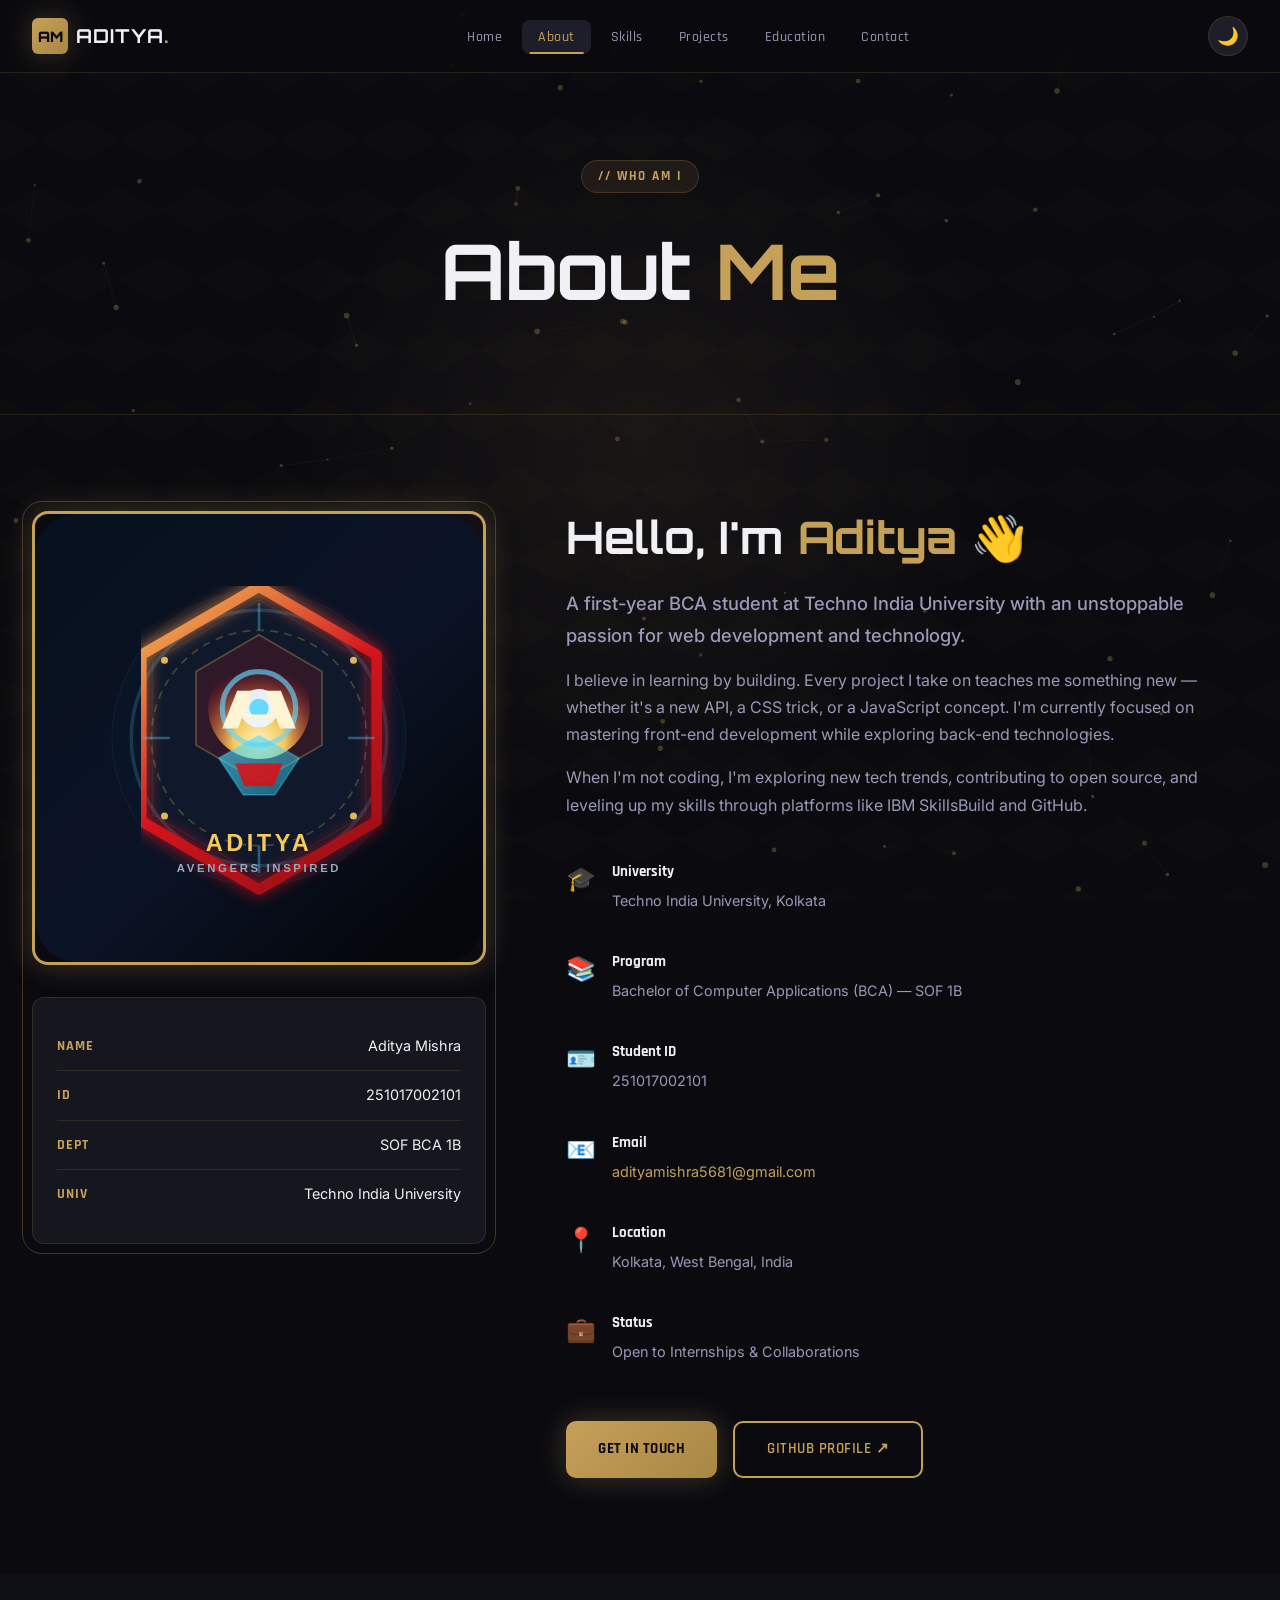
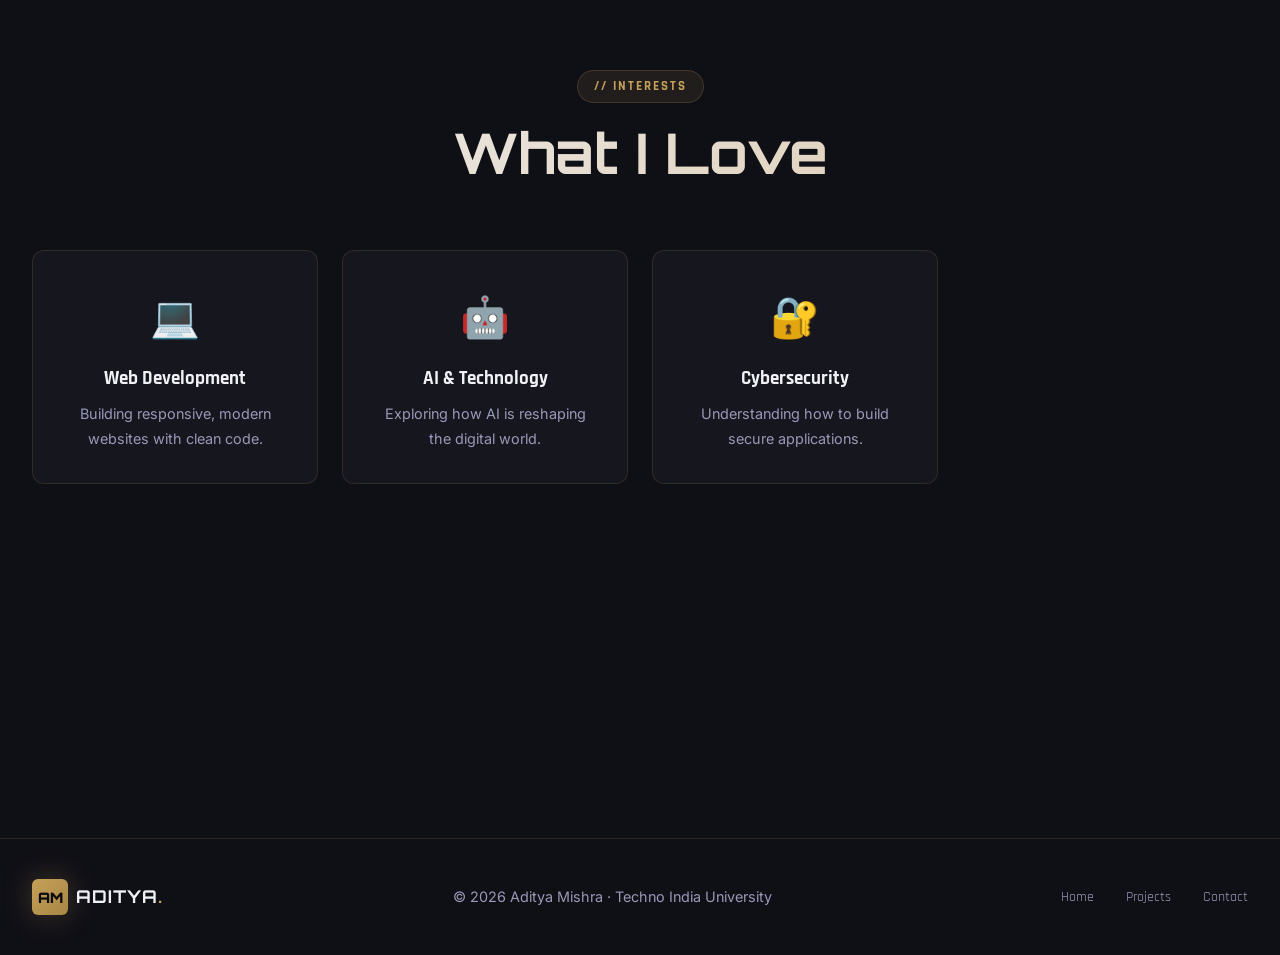
==== commit 22630940: "Update year from 2025 to 2026 across all files" ====
--- a/about.html
+++ b/about.html
@@ -118,7 +118,7 @@
     <div class="container">
       <div class="footer-inner">
         <span class="nav-logo" style="font-size:1.1rem"><span class="logo-am">AM</span> <span class="logo-text">ADITYA<span class="logo-accent">.</span></span></span>
-        <p>© 2025 Aditya Mishra · Techno India University</p>
+        <p>© 2026 Aditya Mishra · Techno India University</p>
         <div class="footer-nav">
           <a href="index.html">Home</a><a href="projects.html">Projects</a><a href="contact.html">Contact</a>
         </div>
--- a/style.css
+++ b/style.css
@@ -1,6 +1,6 @@
 /* =============================================
    ADITYA MISHRA PORTFOLIO — AVENGERS THEME
-   IBM Industry Immersion Program 2025
+   IBM Industry Immersion Program 2026
    ============================================= */
 
 @import url('https://fonts.googleapis.com/css2?family=Rajdhani:wght@400;500;600;700&family=Orbitron:wght@400;700;900&family=Inter:wght@300;400;500;600&display=swap');
@@ -49,6 +49,7 @@
   overflow-x: hidden;
   position: relative;
   transition: background 0.3s, color 0.3s;
+  cursor: none;
 }
 
 h1,h2,h3,h4 { font-family: 'Rajdhani', sans-serif; line-height: 1.2; font-weight: 700; }
@@ -58,6 +59,166 @@
 ::-webkit-scrollbar { width: 6px; }
 ::-webkit-scrollbar-track { background: var(--bg); }
 ::-webkit-scrollbar-thumb { background: var(--gold); border-radius: 3px; }
+
+/* ============ LOADING SCREEN ============ */
+.loading-screen {
+  position: fixed;
+  inset: 0;
+  background: var(--bg);
+  z-index: 9999;
+  display: flex;
+  align-items: center;
+  justify-content: center;
+  transition: opacity 0.5s, visibility 0.5s;
+}
+
+.loading-screen.hidden {
+  opacity: 0;
+  visibility: hidden;
+  pointer-events: none;
+}
+
+.loader-content {
+  text-align: center;
+}
+
+.avengers-loader {
+  position: relative;
+  width: 120px;
+  height: 120px;
+  margin: 0 auto 2rem;
+}
+
+.loader-ring {
+  position: absolute;
+  inset: 0;
+  border: 2px solid transparent;
+  border-top-color: var(--gold);
+  border-radius: 50%;
+  animation: loaderSpin 1.5s linear infinite;
+}
+
+.loader-ring:nth-child(2) {
+  inset: 10px;
+  border-top-color: var(--gold-dark);
+  animation-duration: 2s;
+  animation-direction: reverse;
+}
+
+.loader-ring:nth-child(3) {
+  inset: 20px;
+  border-top-color: var(--gold);
+  animation-duration: 2.5s;
+}
+
+@keyframes loaderSpin {
+  to { transform: rotate(360deg); }
+}
+
+.loader-a {
+  position: absolute;
+  inset: 0;
+  display: flex;
+  align-items: center;
+  justify-content: center;
+  font-size: 3rem;
+  font-weight: 900;
+  font-family: 'Orbitron', sans-serif;
+  color: var(--gold);
+  animation: loaderPulse 1.5s ease-in-out infinite;
+}
+
+@keyframes loaderPulse {
+  0%, 100% { transform: scale(1); opacity: 1; }
+  50% { transform: scale(1.1); opacity: 0.8; }
+}
+
+.loader-text {
+  color: var(--text-muted);
+  font-family: 'Rajdhani', sans-serif;
+  font-size: 1.1rem;
+  letter-spacing: 1px;
+  animation: loaderText 2s ease-in-out infinite;
+}
+
+@keyframes loaderText {
+  0%, 100% { opacity: 0.5; }
+  50% { opacity: 1; }
+}
+
+/* ============ CUSTOM CURSOR ============ */
+.cursor-dot {
+  width: 8px;
+  height: 8px;
+  background: var(--gold);
+  border-radius: 50%;
+  position: fixed;
+  pointer-events: none;
+  z-index: 10000;
+  transition: transform 0.15s ease;
+  transform: translate(-50%, -50%);
+}
+
+.cursor-outline {
+  width: 32px;
+  height: 32px;
+  border: 2px solid var(--gold);
+  border-radius: 50%;
+  position: fixed;
+  pointer-events: none;
+  z-index: 10000;
+  transition: all 0.15s ease;
+  transform: translate(-50%, -50%);
+  opacity: 0.5;
+}
+
+.cursor-dot.hover {
+  transform: translate(-50%, -50%) scale(2);
+}
+
+.cursor-outline.hover {
+  transform: translate(-50%, -50%) scale(1.5);
+  opacity: 1;
+}
+
+/* ============ SCROLL TO TOP BUTTON ============ */
+.scroll-top {
+  position: fixed;
+  bottom: 2rem;
+  right: 2rem;
+  width: 50px;
+  height: 50px;
+  background: linear-gradient(135deg, var(--gold), var(--gold-dark));
+  border: none;
+  border-radius: 50%;
+  color: var(--bg);
+  cursor: pointer;
+  display: flex;
+  align-items: center;
+  justify-content: center;
+  box-shadow: var(--glow);
+  opacity: 0;
+  visibility: hidden;
+  transform: translateY(20px);
+  transition: all 0.3s;
+  z-index: 1000;
+}
+
+.scroll-top.visible {
+  opacity: 1;
+  visibility: visible;
+  transform: translateY(0);
+}
+
+.scroll-top:hover {
+  transform: translateY(-5px) scale(1.1);
+  box-shadow: 0 0 40px rgba(197,160,89,0.6);
+}
+
+.scroll-top svg {
+  width: 24px;
+  height: 24px;
+}
 
 /* ============ PARTICLE CANVAS ============ */
 #particles {
@@ -545,6 +706,88 @@
 }
 
 .gold-text { color: var(--gold); }
+
+/* ============ ACHIEVEMENT BADGES ============ */
+.achievements-section {
+  background: var(--bg2);
+}
+
+.badges-grid {
+  display: grid;
+  grid-template-columns: repeat(auto-fit, minmax(200px, 1fr));
+  gap: 2rem;
+}
+
+.badge-card {
+  background: var(--surface);
+  border: 2px solid var(--border);
+  border-radius: 16px;
+  padding: 2rem 1.5rem;
+  text-align: center;
+  transition: all 0.3s;
+  position: relative;
+  overflow: hidden;
+}
+
+.badge-card::before {
+  content: '';
+  position: absolute;
+  top: -50%;
+  left: -50%;
+  width: 200%;
+  height: 200%;
+  background: conic-gradient(
+    transparent,
+    rgba(197,160,89,0.1),
+    transparent 30%
+  );
+  animation: badgeRotate 4s linear infinite;
+  opacity: 0;
+  transition: opacity 0.3s;
+}
+
+@keyframes badgeRotate {
+  to { transform: rotate(360deg); }
+}
+
+.badge-card:hover::before {
+  opacity: 1;
+}
+
+.badge-card:hover {
+  transform: translateY(-10px) scale(1.05);
+  border-color: var(--gold);
+  box-shadow: var(--glow);
+}
+
+.badge-icon {
+  font-size: 3rem;
+  margin-bottom: 1rem;
+  display: inline-block;
+  transition: transform 0.3s;
+  position: relative;
+  z-index: 1;
+}
+
+.badge-card:hover .badge-icon {
+  transform: scale(1.2) rotateY(360deg);
+}
+
+.badge-card h4 {
+  font-size: 1.2rem;
+  margin-bottom: 0.5rem;
+  font-family: 'Rajdhani', sans-serif;
+  color: var(--gold);
+  position: relative;
+  z-index: 1;
+}
+
+.badge-card p {
+  font-size: 0.9rem;
+  color: var(--text-muted);
+  position: relative;
+  z-index: 1;
+}
 
 /* ============ FEATURED CARDS ============ */
 .feat-grid {
@@ -815,6 +1058,8 @@
 }
 
 @media (max-width: 640px) {
+  body { cursor: auto; }
+  .cursor-dot, .cursor-outline { display: none; }
   .nav-links {
     display: none; flex-direction: column;
     position: absolute; top: 100%; left: 0; right: 0;
@@ -826,6 +1071,15 @@
   .hero-right { width: 300px; height: 300px; }
   .photo-hex { width: 220px; height: 220px; }
   .tech-badge { font-size: 0.7rem; padding: 0.3rem 0.7rem; }
+  .badges-grid {
+    grid-template-columns: repeat(2, 1fr);
+  }
+  .scroll-top {
+    bottom: 1rem;
+    right: 1rem;
+    width: 45px;
+    height: 45px;
+  }
 }
 
 /* ============ ABOUT PAGE ============ */
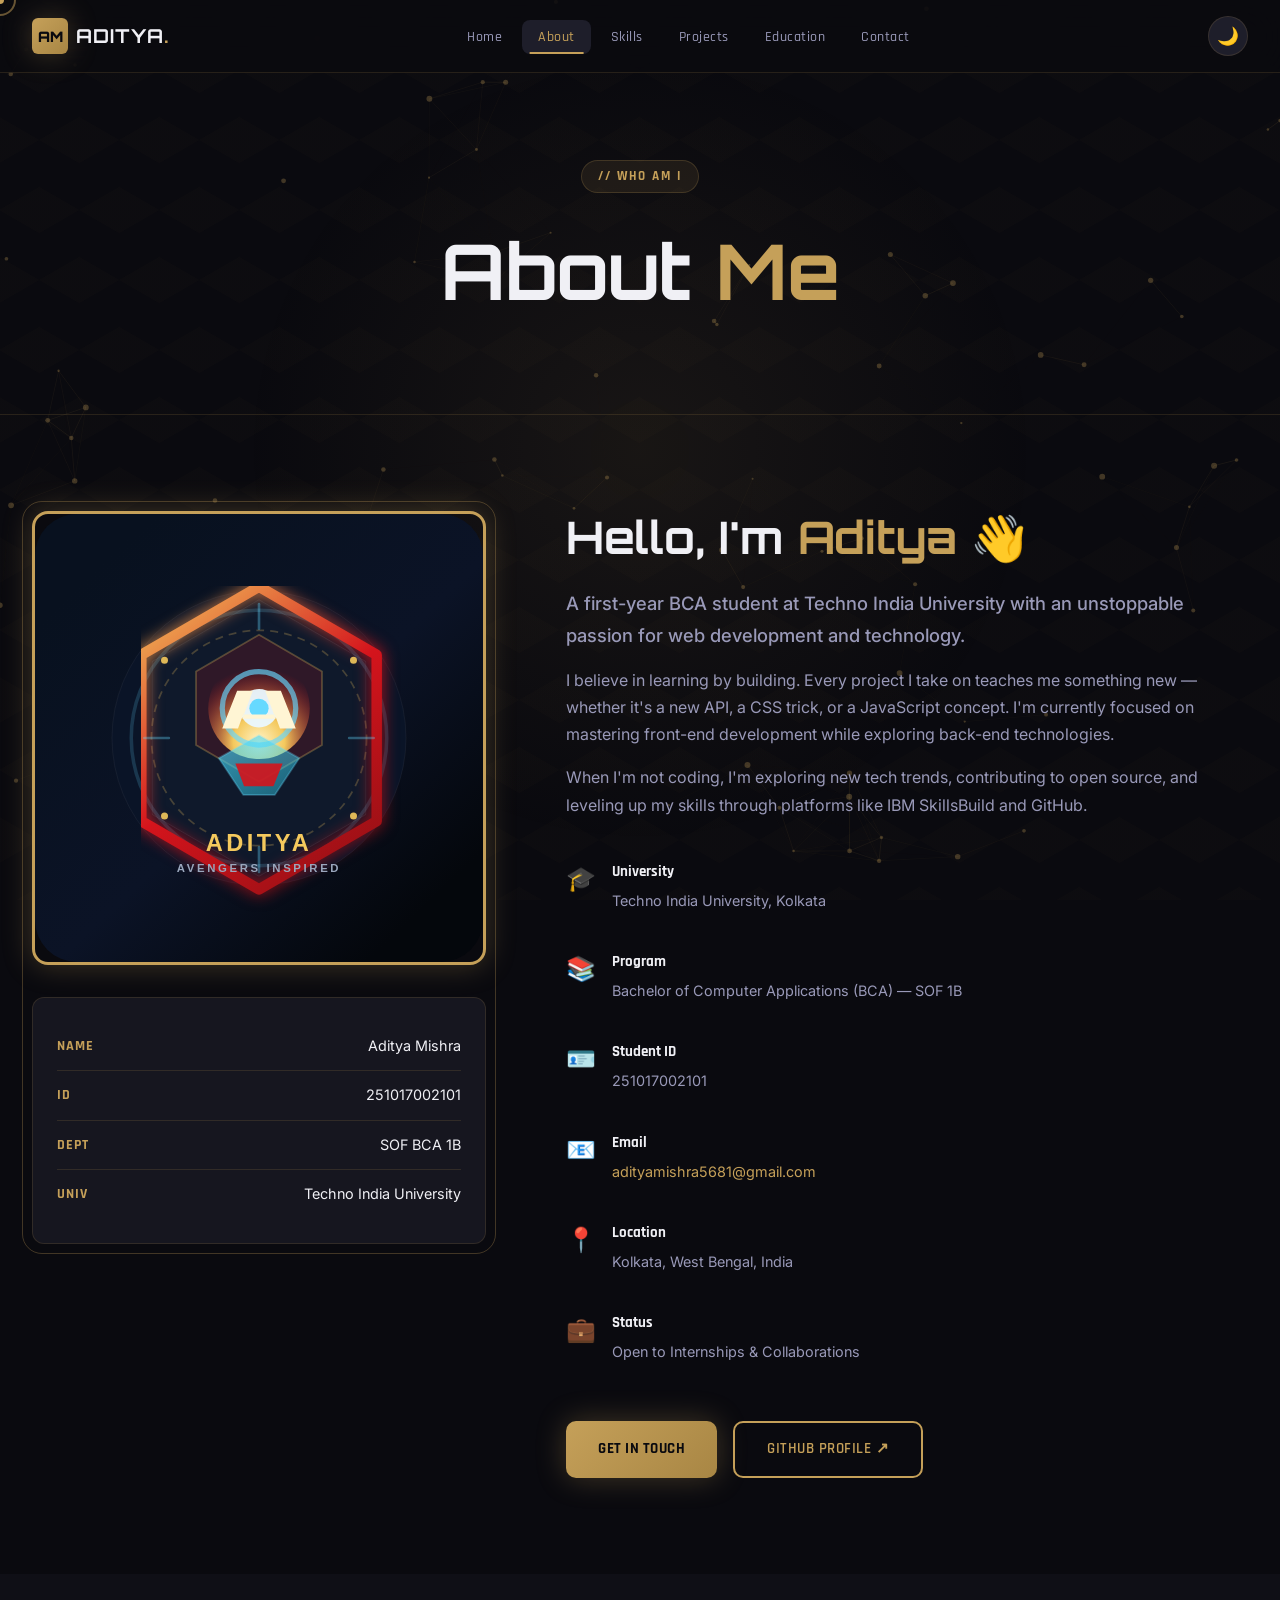
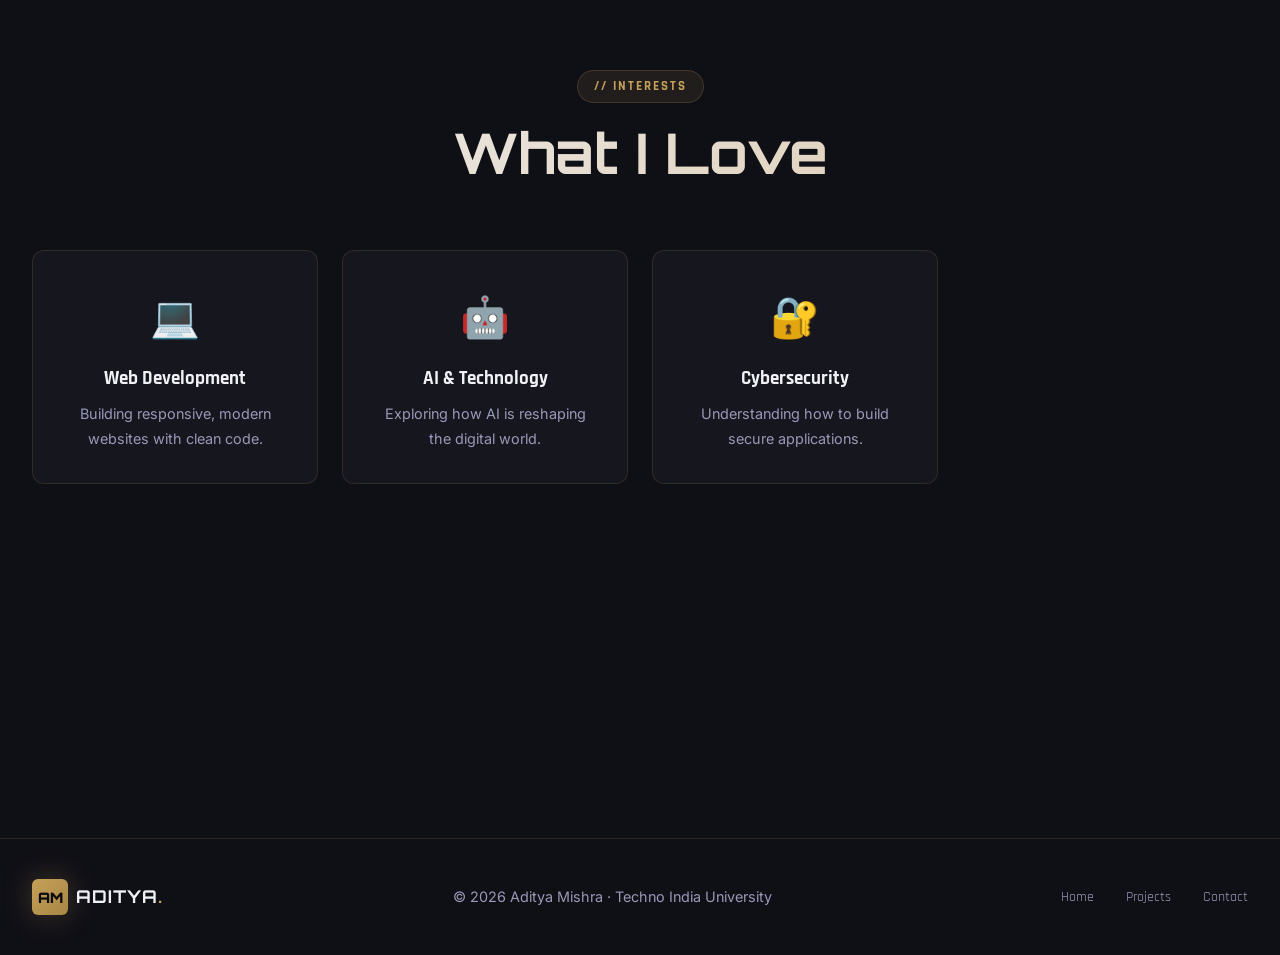
==== commit 813c6a3b: "Add review submission form with star rating and enable custom cursor on all pages" ====
--- a/about.html
+++ b/about.html
@@ -8,6 +8,10 @@
   <link href="https://fonts.googleapis.com/css2?family=Rajdhani:wght@400;500;600;700&family=Orbitron:wght@400;700;900&family=Inter:wght@300;400;500;600&display=swap" rel="stylesheet"/>
 </head>
 <body>
+  <!-- CUSTOM CURSOR -->
+  <div class="cursor-dot" id="cursorDot"></div>
+  <div class="cursor-outline" id="cursorOutline"></div>
+
   <canvas id="particles"></canvas>
   <div class="arc-reactor-bg"></div>
   <div class="hex-overlay"></div>
--- a/style.css
+++ b/style.css
@@ -220,6 +220,352 @@
   height: 24px;
 }
 
+/* ============ JARVIS AI CHATBOT ============ */
+.chatbot-toggle {
+  position: fixed;
+  bottom: 2rem;
+  left: 2rem;
+  width: 60px;
+  height: 60px;
+  background: linear-gradient(135deg, var(--gold), var(--gold-dark));
+  border: none;
+  border-radius: 50%;
+  color: var(--bg);
+  cursor: pointer;
+  display: flex;
+  align-items: center;
+  justify-content: center;
+  box-shadow: var(--glow), 0 8px 30px rgba(0,0,0,0.3);
+  z-index: 1000;
+  transition: all 0.3s;
+  position: relative;
+}
+
+.chatbot-toggle:hover {
+  transform: scale(1.1);
+  box-shadow: 0 0 40px rgba(197,160,89,0.8);
+}
+
+.chatbot-toggle svg {
+  width: 28px;
+  height: 28px;
+}
+
+.chatbot-badge {
+  position: absolute;
+  top: -5px;
+  right: -5px;
+  background: var(--red);
+  color: white;
+  font-size: 0.65rem;
+  font-weight: 700;
+  padding: 2px 6px;
+  border-radius: 10px;
+  font-family: 'Rajdhani', sans-serif;
+}
+
+.chatbot-container {
+  position: fixed;
+  bottom: 100px;
+  left: 2rem;
+  width: 380px;
+  max-height: 600px;
+  background: var(--surface);
+  border: 2px solid var(--gold);
+  border-radius: 16px;
+  box-shadow: var(--glow), 0 20px 60px rgba(0,0,0,0.5);
+  z-index: 1001;
+  display: none;
+  flex-direction: column;
+  overflow: hidden;
+  animation: chatbotSlideIn 0.3s ease;
+}
+
+@keyframes chatbotSlideIn {
+  from { opacity: 0; transform: translateY(20px); }
+  to { opacity: 1; transform: translateY(0); }
+}
+
+.chatbot-container.active {
+  display: flex;
+}
+
+.chatbot-container.minimized {
+  max-height: 60px;
+}
+
+.chatbot-header {
+  background: linear-gradient(135deg, var(--gold), var(--gold-dark));
+  padding: 1rem;
+  display: flex;
+  align-items: center;
+  justify-content: space-between;
+  border-bottom: 2px solid var(--gold-dark);
+}
+
+.chatbot-title {
+  display: flex;
+  align-items: center;
+  gap: 0.75rem;
+}
+
+.jarvis-icon {
+  font-size: 2rem;
+  animation: jarvisPulse 2s ease-in-out infinite;
+}
+
+@keyframes jarvisPulse {
+  0%, 100% { transform: scale(1); }
+  50% { transform: scale(1.1); }
+}
+
+.chatbot-title h4 {
+  font-family: 'Orbitron', sans-serif;
+  font-size: 1.1rem;
+  color: var(--bg);
+  margin: 0;
+  letter-spacing: 1px;
+}
+
+.chatbot-title p {
+  font-size: 0.7rem;
+  color: rgba(10,10,15,0.8);
+  margin: 0;
+  font-family: 'Rajdhani', sans-serif;
+}
+
+.chatbot-controls {
+  display: flex;
+  gap: 0.5rem;
+}
+
+.chatbot-minimize,
+.chatbot-close {
+  background: rgba(10,10,15,0.2);
+  border: none;
+  width: 32px;
+  height: 32px;
+  border-radius: 50%;
+  color: var(--bg);
+  font-size: 1.5rem;
+  cursor: pointer;
+  display: flex;
+  align-items: center;
+  justify-content: center;
+  transition: all 0.3s;
+  line-height: 1;
+}
+
+.chatbot-minimize:hover,
+.chatbot-close:hover {
+  background: rgba(10,10,15,0.4);
+  transform: scale(1.1);
+}
+
+.chatbot-close {
+  font-size: 2rem;
+}
+
+.chatbot-close:hover {
+  background: rgba(220,20,60,0.8);
+}
+
+.chatbot-messages {
+  flex: 1;
+  overflow-y: auto;
+  padding: 1rem;
+  display: flex;
+  flex-direction: column;
+  gap: 1rem;
+  max-height: 400px;
+  background: var(--bg2);
+}
+
+.chatbot-messages::-webkit-scrollbar {
+  width: 6px;
+}
+
+.chatbot-messages::-webkit-scrollbar-thumb {
+  background: var(--gold);
+  border-radius: 3px;
+}
+
+.message {
+  display: flex;
+  gap: 0.75rem;
+  animation: messageSlideIn 0.3s ease;
+}
+
+@keyframes messageSlideIn {
+  from { opacity: 0; transform: translateX(-10px); }
+  to { opacity: 1; transform: translateX(0); }
+}
+
+.user-message {
+  flex-direction: row-reverse;
+}
+
+.message-avatar {
+  width: 36px;
+  height: 36px;
+  border-radius: 50%;
+  background: linear-gradient(135deg, var(--gold), var(--gold-dark));
+  display: flex;
+  align-items: center;
+  justify-content: center;
+  font-size: 1.2rem;
+  flex-shrink: 0;
+}
+
+.user-message .message-avatar {
+  background: linear-gradient(135deg, var(--blue), #1873cc);
+}
+
+.message-content {
+  flex: 1;
+  background: var(--surface);
+  padding: 0.75rem 1rem;
+  border-radius: 12px;
+  border: 1px solid var(--border);
+}
+
+.user-message .message-content {
+  background: var(--surface2);
+  border-color: var(--blue);
+}
+
+.message-content p {
+  margin: 0;
+  font-size: 0.9rem;
+  line-height: 1.5;
+  color: var(--text);
+}
+
+.quick-actions {
+  display: flex;
+  flex-wrap: wrap;
+  gap: 0.5rem;
+  margin-top: 0.75rem;
+}
+
+.quick-btn {
+  padding: 0.4rem 0.8rem;
+  background: var(--bg2);
+  border: 1px solid var(--gold);
+  border-radius: 20px;
+  color: var(--gold);
+  font-size: 0.75rem;
+  font-family: 'Rajdhani', sans-serif;
+  font-weight: 600;
+  cursor: pointer;
+  transition: all 0.3s;
+}
+
+.quick-btn:hover {
+  background: var(--gold);
+  color: var(--bg);
+  transform: translateY(-2px);
+}
+
+.chatbot-input-area {
+  display: flex;
+  gap: 0.5rem;
+  padding: 1rem;
+  background: var(--surface);
+  border-top: 1px solid var(--border);
+}
+
+.chatbot-container.minimized .chatbot-messages,
+.chatbot-container.minimized .chatbot-input-area,
+.chatbot-container.minimized .chatbot-typing {
+  display: none;
+}
+
+#chatbotInput {
+  flex: 1;
+  padding: 0.75rem 1rem;
+  background: var(--bg2);
+  border: 1px solid var(--border);
+  border-radius: 25px;
+  color: var(--text);
+  font-family: 'Inter', sans-serif;
+  font-size: 0.9rem;
+  outline: none;
+  transition: all 0.3s;
+}
+
+#chatbotInput:focus {
+  border-color: var(--gold);
+  box-shadow: 0 0 0 3px rgba(197,160,89,0.1);
+}
+
+#chatbotSend {
+  width: 44px;
+  height: 44px;
+  background: linear-gradient(135deg, var(--gold), var(--gold-dark));
+  border: none;
+  border-radius: 50%;
+  color: var(--bg);
+  cursor: pointer;
+  display: flex;
+  align-items: center;
+  justify-content: center;
+  transition: all 0.3s;
+  flex-shrink: 0;
+}
+
+#chatbotSend:hover {
+  transform: scale(1.1);
+  box-shadow: var(--glow);
+}
+
+#chatbotSend svg {
+  width: 20px;
+  height: 20px;
+}
+
+.chatbot-typing {
+  padding: 1rem;
+  background: var(--surface);
+  border-top: 1px solid var(--border);
+  display: flex;
+  align-items: center;
+  gap: 0.75rem;
+}
+
+.typing-indicator {
+  display: flex;
+  gap: 4px;
+}
+
+.typing-indicator span {
+  width: 8px;
+  height: 8px;
+  background: var(--gold);
+  border-radius: 50%;
+  animation: typingBounce 1.4s infinite;
+}
+
+.typing-indicator span:nth-child(2) {
+  animation-delay: 0.2s;
+}
+
+.typing-indicator span:nth-child(3) {
+  animation-delay: 0.4s;
+}
+
+@keyframes typingBounce {
+  0%, 60%, 100% { transform: translateY(0); }
+  30% { transform: translateY(-10px); }
+}
+
+.chatbot-typing p {
+  margin: 0;
+  font-size: 0.85rem;
+  color: var(--text-muted);
+  font-family: 'Rajdhani', sans-serif;
+}
+
 /* ============ PARTICLE CANVAS ============ */
 #particles {
   position: fixed; inset: 0; z-index: 0; pointer-events: none;
@@ -706,6 +1052,321 @@
 }
 
 .gold-text { color: var(--gold); }
+
+/* ============ TESTIMONIALS SECTION ============ */
+.testimonials-section {
+  background: var(--bg);
+}
+
+.testimonials-grid {
+  display: grid;
+  grid-template-columns: repeat(auto-fit, minmax(300px, 1fr));
+  gap: 2rem;
+}
+
+.testimonial-card {
+  background: var(--surface);
+  border: 1px solid var(--border);
+  border-radius: 16px;
+  padding: 2rem;
+  transition: all 0.3s;
+  position: relative;
+  overflow: hidden;
+}
+
+.testimonial-card::before {
+  content: '"';
+  position: absolute;
+  top: -20px;
+  left: 20px;
+  font-size: 120px;
+  font-family: 'Orbitron', sans-serif;
+  color: var(--gold);
+  opacity: 0.05;
+  line-height: 1;
+  pointer-events: none;
+}
+
+.testimonial-card:hover {
+  transform: translateY(-8px);
+  border-color: var(--gold);
+  box-shadow: var(--glow);
+}
+
+.stars {
+  font-size: 1.2rem;
+  margin-bottom: 1rem;
+  letter-spacing: 2px;
+}
+
+.testimonial-text {
+  color: var(--text-muted);
+  font-size: 0.95rem;
+  line-height: 1.7;
+  margin-bottom: 1.5rem;
+  font-style: italic;
+  position: relative;
+  z-index: 1;
+}
+
+.testimonial-author {
+  display: flex;
+  align-items: center;
+  gap: 1rem;
+  padding-top: 1rem;
+  border-top: 1px solid var(--border);
+}
+
+.author-avatar {
+  width: 50px;
+  height: 50px;
+  border-radius: 50%;
+  background: linear-gradient(135deg, var(--gold), var(--gold-dark));
+  display: flex;
+  align-items: center;
+  justify-content: center;
+  font-size: 1.5rem;
+  flex-shrink: 0;
+  box-shadow: var(--glow);
+  transition: transform 0.3s;
+}
+
+.testimonial-card:hover .author-avatar {
+  transform: scale(1.1) rotate(5deg);
+}
+
+.author-info h4 {
+  font-size: 1rem;
+  margin-bottom: 0.25rem;
+  font-family: 'Rajdhani', sans-serif;
+  color: var(--text);
+}
+
+.author-info p {
+  font-size: 0.85rem;
+  color: var(--text-muted);
+  margin-bottom: 0.25rem;
+}
+
+.author-org {
+  font-size: 0.75rem;
+  color: var(--gold);
+  font-weight: 600;
+  font-family: 'Rajdhani', sans-serif;
+  letter-spacing: 0.5px;
+}
+
+/* ============ CERTIFICATES SECTION ============ */
+.certificates-section {
+  background: var(--bg2);
+}
+
+.certificates-grid {
+  display: grid;
+  grid-template-columns: repeat(auto-fit, minmax(300px, 1fr));
+  gap: 2rem;
+  margin-bottom: 3rem;
+}
+
+.certificate-card {
+  background: var(--surface);
+  border: 1px solid var(--border);
+  border-radius: 16px;
+  padding: 2rem;
+  transition: all 0.3s;
+  position: relative;
+  overflow: hidden;
+  display: flex;
+  flex-direction: column;
+}
+
+.certificate-card::before {
+  content: '';
+  position: absolute;
+  top: 0;
+  right: 0;
+  width: 100px;
+  height: 100px;
+  background: radial-gradient(circle, rgba(197,160,89,0.1), transparent);
+  transform: translate(30%, -30%);
+  transition: transform 0.3s;
+}
+
+.certificate-card:hover::before {
+  transform: translate(30%, -30%) scale(1.5);
+}
+
+.certificate-card:hover {
+  transform: translateY(-8px);
+  border-color: var(--gold);
+  box-shadow: var(--glow);
+}
+
+.cert-badge {
+  font-size: 3rem;
+  margin-bottom: 1rem;
+  display: inline-block;
+  transition: transform 0.3s;
+}
+
+.certificate-card:hover .cert-badge {
+  transform: scale(1.2) rotate(10deg);
+}
+
+.certificate-card h3 {
+  font-size: 1.3rem;
+  margin-bottom: 0.75rem;
+  font-family: 'Rajdhani', sans-serif;
+  color: var(--text);
+}
+
+.cert-issuer {
+  font-size: 0.9rem;
+  color: var(--gold);
+  font-weight: 600;
+  margin-bottom: 0.25rem;
+  font-family: 'Rajdhani', sans-serif;
+}
+
+.cert-date {
+  font-size: 0.85rem;
+  color: var(--text-muted);
+  margin-bottom: 1rem;
+}
+
+.cert-desc {
+  font-size: 0.9rem;
+  color: var(--text-muted);
+  line-height: 1.6;
+  margin-bottom: 1.5rem;
+  flex: 1;
+}
+
+.cert-link {
+  display: inline-flex;
+  align-items: center;
+  gap: 0.5rem;
+  padding: 0.75rem 1.25rem;
+  background: var(--bg2);
+  border: 1px solid var(--gold);
+  border-radius: 8px;
+  color: var(--gold);
+  font-size: 0.85rem;
+  font-weight: 600;
+  font-family: 'Rajdhani', sans-serif;
+  transition: all 0.3s;
+  align-self: flex-start;
+}
+
+.cert-link svg {
+  width: 16px;
+  height: 16px;
+}
+
+.cert-link:hover {
+  background: var(--gold);
+  color: var(--bg);
+  transform: translateX(5px);
+}
+
+/* ============ LEAVE A REVIEW SECTION ============ */
+.leave-review-section {
+  background: var(--bg);
+}
+
+.review-form-container {
+  max-width: 700px;
+  margin: 0 auto;
+  background: var(--surface);
+  border: 1px solid var(--border);
+  border-radius: 16px;
+  padding: 3rem;
+  position: relative;
+  overflow: hidden;
+}
+
+.review-form-container::before {
+  content: '';
+  position: absolute;
+  top: -50%;
+  right: -50%;
+  width: 200%;
+  height: 200%;
+  background: radial-gradient(circle, rgba(197,160,89,0.05), transparent 70%);
+  pointer-events: none;
+}
+
+.review-form {
+  position: relative;
+  z-index: 1;
+}
+
+.star-rating {
+  display: flex;
+  gap: 0.5rem;
+  font-size: 2rem;
+  margin-top: 0.5rem;
+}
+
+.star {
+  cursor: pointer;
+  color: var(--border);
+  transition: all 0.3s;
+  user-select: none;
+}
+
+.star:hover,
+.star.active {
+  color: var(--gold);
+  transform: scale(1.2);
+}
+
+.star.active {
+  animation: starPop 0.3s ease;
+}
+
+@keyframes starPop {
+  0% { transform: scale(1); }
+  50% { transform: scale(1.3); }
+  100% { transform: scale(1.2); }
+}
+
+.review-success {
+  text-align: center;
+  padding: 3rem 2rem;
+}
+
+.success-icon {
+  width: 80px;
+  height: 80px;
+  background: linear-gradient(135deg, #10b981, #059669);
+  border-radius: 50%;
+  display: flex;
+  align-items: center;
+  justify-content: center;
+  font-size: 3rem;
+  color: white;
+  margin: 0 auto 1.5rem;
+  animation: successPop 0.5s ease;
+}
+
+@keyframes successPop {
+  0% { transform: scale(0); }
+  50% { transform: scale(1.1); }
+  100% { transform: scale(1); }
+}
+
+.review-success h3 {
+  font-size: 2rem;
+  margin-bottom: 1rem;
+  font-family: 'Orbitron', sans-serif;
+  color: var(--gold);
+}
+
+.review-success p {
+  color: var(--text-muted);
+  font-size: 1.1rem;
+}
 
 /* ============ ACHIEVEMENT BADGES ============ */
 .achievements-section {
@@ -1080,6 +1741,18 @@
     width: 45px;
     height: 45px;
   }
+  .chatbot-toggle {
+    bottom: 1rem;
+    left: 1rem;
+    width: 50px;
+    height: 50px;
+  }
+  .chatbot-container {
+    left: 1rem;
+    right: 1rem;
+    width: auto;
+    bottom: 80px;
+  }
 }
 
 /* ============ ABOUT PAGE ============ */
@@ -1700,6 +2373,9 @@
     grid-template-columns: 1fr; gap: 3rem;
   }
   .cert-grid { grid-template-columns: 1fr; }
+  .testimonials-grid {
+    grid-template-columns: 1fr;
+  }
 }
 
 @media (max-width: 640px) {
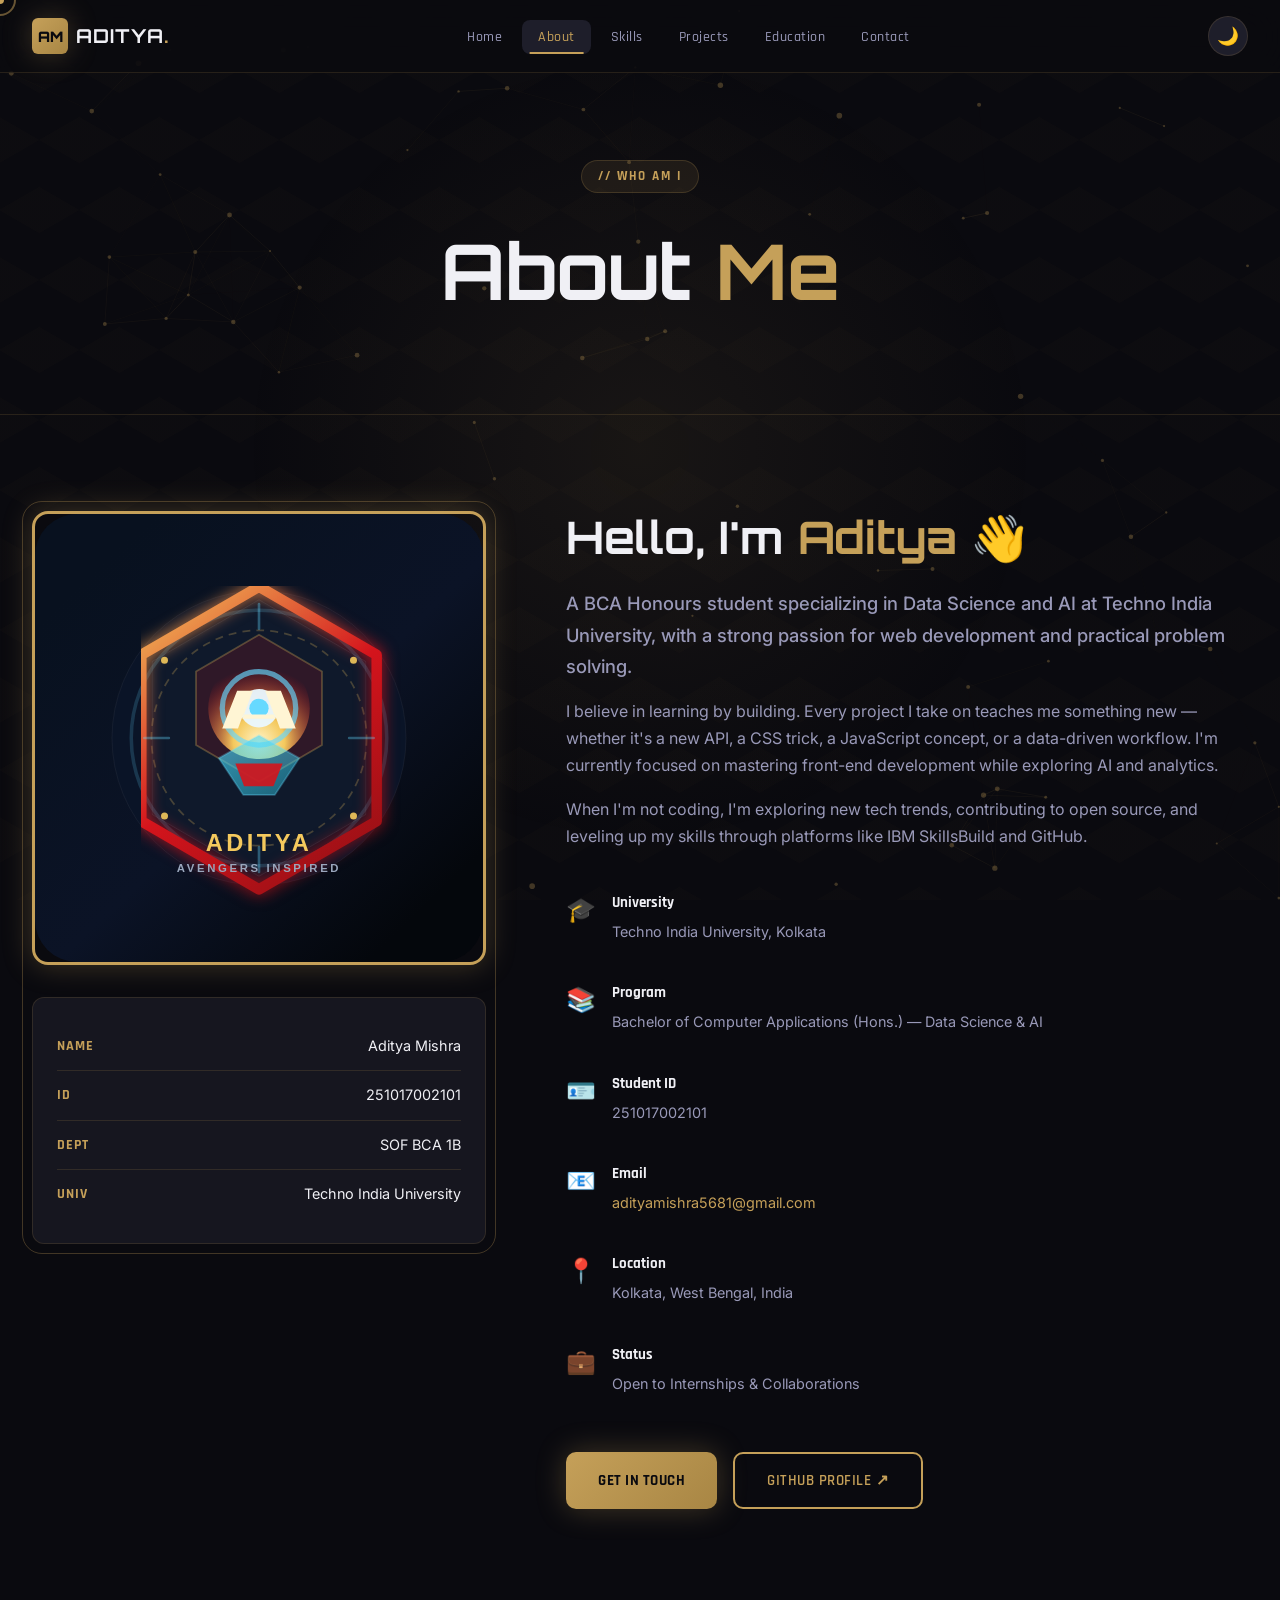
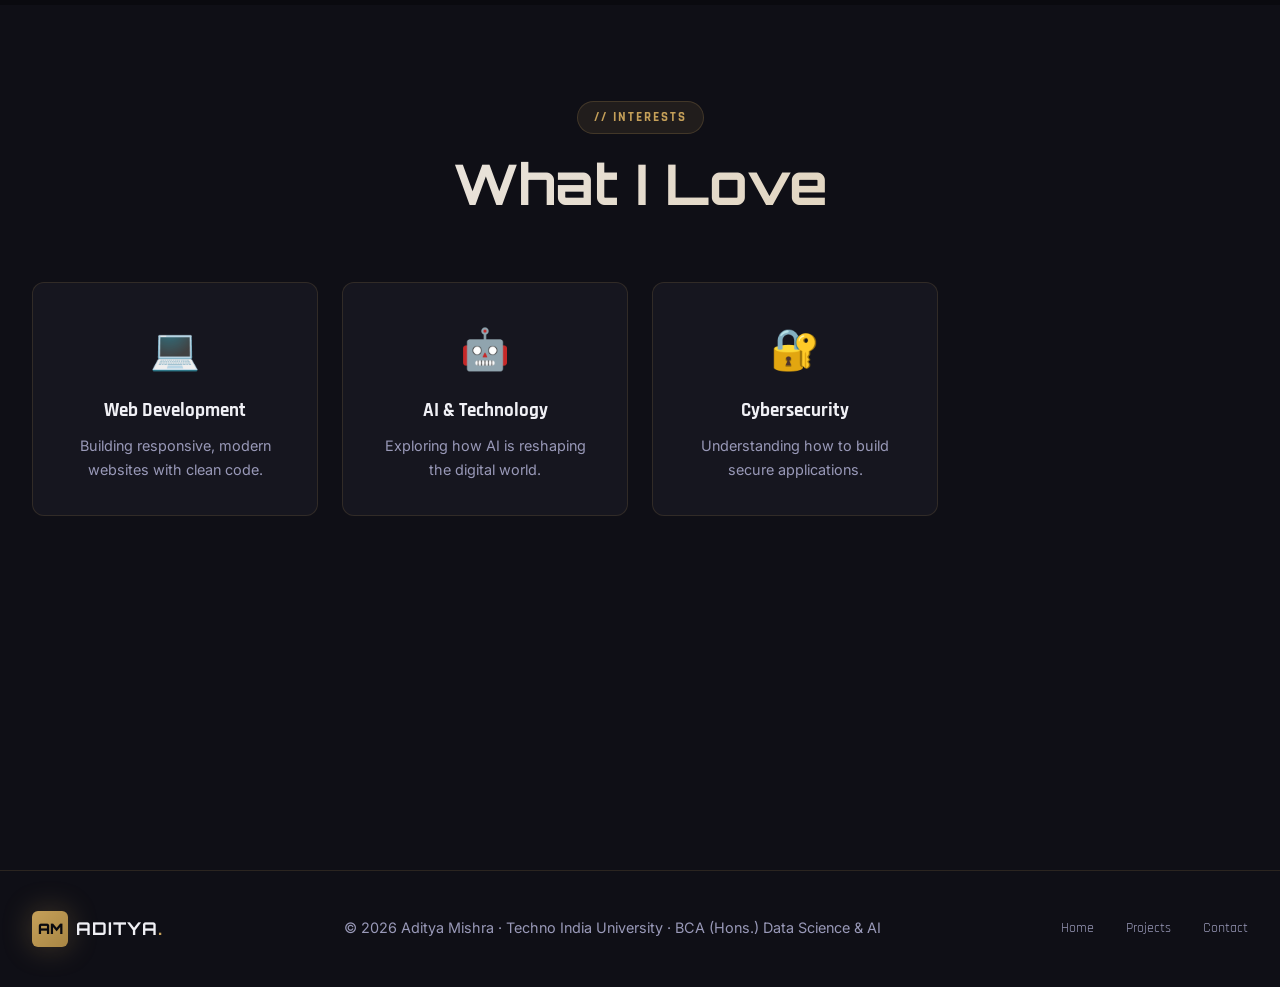
==== commit cab9f8e4: "Update GitHub profile and portfolio copy" ====
--- a/about.html
+++ b/about.html
@@ -60,8 +60,8 @@
         </div>
         <div class="about-text-col reveal">
           <h2>Hello, I'm <span class="gold-text">Aditya</span> 👋</h2>
-          <p class="about-lead">A first-year BCA student at Techno India University with an unstoppable passion for web development and technology.</p>
-          <p>I believe in learning by building. Every project I take on teaches me something new — whether it's a new API, a CSS trick, or a JavaScript concept. I'm currently focused on mastering front-end development while exploring back-end technologies.</p>
+          <p class="about-lead">A BCA Honours student specializing in Data Science and AI at Techno India University, with a strong passion for web development and practical problem solving.</p>
+          <p>I believe in learning by building. Every project I take on teaches me something new — whether it's a new API, a CSS trick, a JavaScript concept, or a data-driven workflow. I'm currently focused on mastering front-end development while exploring AI and analytics.</p>
           <p>When I'm not coding, I'm exploring new tech trends, contributing to open source, and leveling up my skills through platforms like IBM SkillsBuild and GitHub.</p>
 
           <div class="about-details">
@@ -71,7 +71,7 @@
             </div>
             <div class="detail-row">
               <span class="detail-icon">📚</span>
-              <div><strong>Program</strong><p>Bachelor of Computer Applications (BCA) — SOF 1B</p></div>
+              <div><strong>Program</strong><p>Bachelor of Computer Applications (Hons.) — Data Science & AI</p></div>
             </div>
             <div class="detail-row">
               <span class="detail-icon">🪪</span>
@@ -122,7 +122,7 @@
     <div class="container">
       <div class="footer-inner">
         <span class="nav-logo" style="font-size:1.1rem"><span class="logo-am">AM</span> <span class="logo-text">ADITYA<span class="logo-accent">.</span></span></span>
-        <p>© 2026 Aditya Mishra · Techno India University</p>
+        <p>© 2026 Aditya Mishra · Techno India University · BCA (Hons.) Data Science & AI</p>
         <div class="footer-nav">
           <a href="index.html">Home</a><a href="projects.html">Projects</a><a href="contact.html">Contact</a>
         </div>
